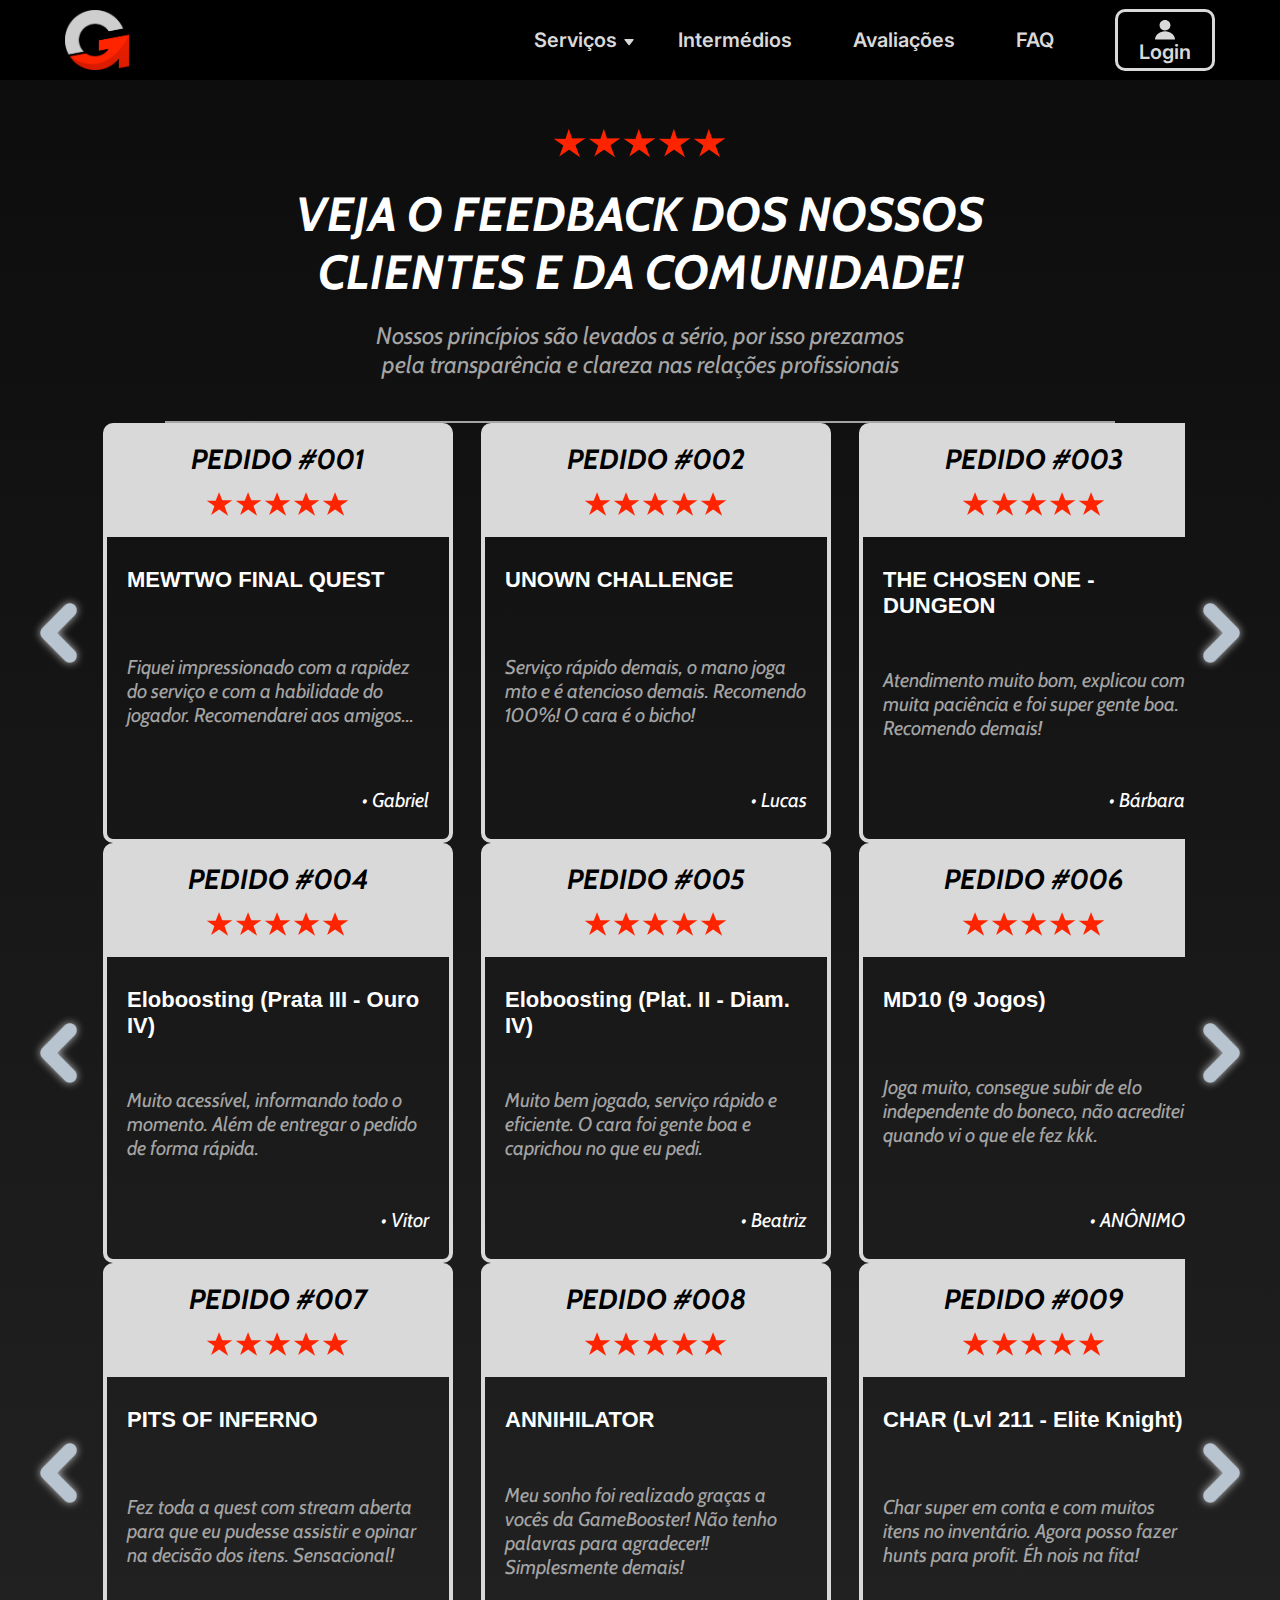
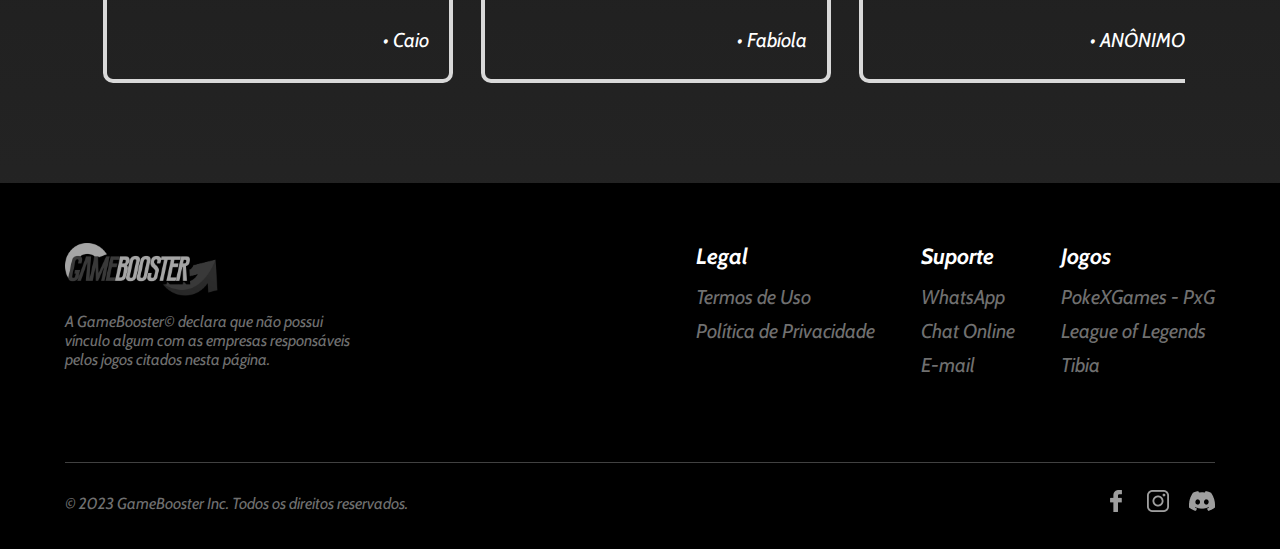
==== avaliacoes.html @ 2193b34f "Parte estática e alguns recursos dinâmicos" ====
<!DOCTYPE html>
<html lang="pt-br">
<head>
    <meta charset="UTF-8">
    <meta name="viewport" content="width=device-width, initial-scale=1, shrink-to-fit=no">
    <link rel="stylesheet" href="css/common.css">
    <link rel="stylesheet" href="css/avaliacoes.css">
    <script src="script/avaliacao.js"></script>
    <script src="script/script.js"></script>
    <title>Avaliações</title>
</head>
<body>
    <div>
        <div class="login-caixa">
            
            <div class="login">
                <div class="div-sair">
                    <div class="sair" onclick="toggleLogin()">X</div>
                </div>

                <div class="login-texto">
                    <h1>Efetuar Login</h1>

                    <p>Acesse sua conta GameBooster</p>
                </div>

                <div class="continuar-ops">
                    <div class="continuar">
                        <img src="imagens/google.png" alt="Logo do Google">
                        <p>Continuar com o Google</p>
                    </div>

                    <div class="continuar">
                        <img src="imagens/facebook.png" alt="Logo do Facebook.">
                        <p>Continuar com o Facebook</p>
                    </div>

                    <div class="continuar">
                        <img src="imagens/discord-icon.png" alt="Logo do Discord.">
                        <p>Continuar com o Discord</p>
                    </div>
                </div>

                <div class="centraliza-log">
                    <div class="div-ou">
                        <div></div>
                        
                        <p>ou</p>
    
                        <div></div>
                    </div>
                </div>
                
                <div class="email-senha">
                    
                    <form action="#" class="form">
                        <input type="email" name="email" id="email" placeholder="Digite seu e-mail ou login">

                        <input type="password" name="senha" id="senha" maxlength="14" placeholder="Digite sua senha">
                    </form>

                    <p class="esq-sen">Esqueceu a senha?</p>

                </div>

                <div class="confirmar">
                    <button>Confirmar</button>
                </div>

                <div class="confirmar">
                    <p class="nao-conta">Não possui uma conta? <a class="cadastre" href="#">Cadastre-se</a></p>
                </div>
                
            </div>
        </div>
    </div>

    <header>
        <div class="container-header">
            <div class="logo-header">
                <a class="logo-cv" href="index.html">
                    <img class="logo-cv" src="imagens/logo-cv.png" alt="Logo da Gamebooster">
                </a>
            </div>

            <nav class="nav-comp">
                <ul class="itens-nav">    
                    <li class="container-servicos">
                        <div class="servicos">Serviços</div>
                        <ul class="caixa-servicos">
                            <li><a class="servico borda-f">PokeXGames</a></li>
                            <li><a class="servico borda-f">League of Legends</a></li>
                            <li><a class="servico borda-f">Tibia</a></li>
                            <li><a class="servico men">Contas</a></li>
                        </ul>
                    </li>
                    <li class="brilinho"><a href="#">Intermédios</a></li>
                    <li class="brilinho"><a href="avaliacoes.html">Avaliações</a></li>
                    <li class="brilinho"><a href="faq.html">FAQ</a></li>
                    <li>
                        <button id="botao-login" onclick="toggleLogin()">
                            <img class="passar-c" src="imagens/avatar-brilho.svg" alt="Icone de login com brilho.">
                            <img class="mostrada" src="imagens/avatar.svg" alt="Icone de login.">
                            <span>Login</span>
                        </button>
                    </li>
                </ul>
            </nav>

            <nav class="nav-cel">
                <div class="menu-ham">
                
                    <input id="caixa-invisivel" type="checkbox">       
    
                    <div class="fatias">
                        <span></span>
                        <span></span>
                        <span></span>
                    </div>
                
                    <ul class="menu">
                        <li class="menu-ham-tipog">
                            <a href="#"><img src="imagens/tipografia.png" alt="GameBooster escrito de forma estilizada."></a>
    
                            <div class="menu-x">
                                <input id="caixa-invisivel-2" type="checkbox" >
    
                                <div class="x-ham">
                                    <span class="x1"></span>
                                    <span class="x2"></span>
                                </div>
                            </div>
                        </li>
                        <input id="invisivel-servicos" type="checkbox">
                        <li class="container-servicos-2">
                            <span>Serviços</span>
                            <ul class="caixa-servicos-2">
                                <li id="servico-a"><a href="lol.html">PokeXGames</a></li>
                                <li id="servico-b"><a href="lol.html">League of Legends</a></li>
                                <li id="servico-c"><a href="lol.html">Tibia</a></li>
                                <li id="servico-d"><a href="lol.html">Contas</a></li>
                            </ul>
                        </li>
                        <li class="margem"></li>
                        <li class="brilinho"><a href="#">Intermédios</a></li>
                        <li><a href="#">Avaliações</a></li>
                        <li><a href="#">FAQ</a></li>
                        <li class="menu-ham-log">
                            <button id="botao-login-ham" onclick="toggleLogin()">LOGIN</button>
                        </li>
                        <li></li>
                    </ul>
                </div>
            </nav>
        </div>
    </header>

    <main>
        <div class="caixa-titulo-av">
            <div class="caixa-estrelas">
                <div class="five-pointed-star"></div>
                <div class="five-pointed-star"></div>
                <div class="five-pointed-star"></div>
                <div class="five-pointed-star"></div>
                <div class="five-pointed-star"></div>
            </div>

            <h1>VEJA O FEEDBACK DOS NOSSOS CLIENTES E DA COMUNIDADE!</h1>

            <p>Nossos princípios são levados a sério, por isso prezamos pela transparência e clareza nas relações profissionais</p>
        </div>

        <!-- <h2 class="titulo-jogos">POKEXGAMES</h2> -->
        
        <div class="container-av">

            <img class="seta-esquerda-av" src="imagens/seta-esquerda.png" alt="Uma seta apontada para a esquerda.">

            <div class="caixa-comentarios">

                <div class="caixa-avaliacao">
                    <div class="caixa-avaliacao-cima">
                        <h3>PEDIDO #001</h3>
                        <div class="caixa-estrelas">
                            <div class="five-pointed-star2"></div>
                            <div class="five-pointed-star2"></div>
                            <div class="five-pointed-star2"></div>
                            <div class="five-pointed-star2"></div>
                            <div class="five-pointed-star2"></div>
                        </div>
                    </div>
                    <div class="caixa-avaliacao-baixo">
                        <h4>MEWTWO FINAL QUEST</h4>

                        <p>Fiquei impressionado com a rapidez do serviço e com a habilidade do jogador. Recomendarei aos amigos...</p>

                        <p class="nome">• Gabriel</p>
                    </div>
                </div>

                <div class="caixa-avaliacao">
                    <div class="caixa-avaliacao-cima">
                        <h3>PEDIDO #002</h3>
                        <div class="caixa-estrelas">
                            <div class="five-pointed-star2"></div>
                            <div class="five-pointed-star2"></div>
                            <div class="five-pointed-star2"></div>
                            <div class="five-pointed-star2"></div>
                            <div class="five-pointed-star2"></div>
                        </div>
                    </div>
                    <div class="caixa-avaliacao-baixo">
                        <h4>UNOWN CHALLENGE</h4>

                        <p>Serviço rápido demais, o mano joga mto e é atencioso demais. Recomendo 100%! O cara é o bicho!</p>

                        <p class="nome">• Lucas</p>
                    </div>
                </div>

                <div class="caixa-avaliacao">
                    <div class="caixa-avaliacao-cima">
                        <h3>PEDIDO #003</h3>
                        <div class="caixa-estrelas">
                            <div class="five-pointed-star2"></div>
                            <div class="five-pointed-star2"></div>
                            <div class="five-pointed-star2"></div>
                            <div class="five-pointed-star2"></div>
                            <div class="five-pointed-star2"></div>
                        </div>
                    </div>
                    <div class="caixa-avaliacao-baixo">
                        <h4>THE CHOSEN ONE - DUNGEON</h4>
    
                        <p>Atendimento muito bom, explicou com muita paciência e foi super gente boa. Recomendo demais!</p>
    
                        <p class="nome">• Bárbara</p>
                    </div>
                </div>

                <div class="caixa-avaliacao">
                    <div class="caixa-avaliacao-cima">
                        <h3>PEDIDO #003</h3>
                        <div class="caixa-estrelas">
                            <div class="five-pointed-star2"></div>
                            <div class="five-pointed-star2"></div>
                            <div class="five-pointed-star2"></div>
                            <div class="five-pointed-star2"></div>
                            <div class="five-pointed-star2"></div>
                        </div>
                    </div>
                    <div class="caixa-avaliacao-baixo">
                        <h4>THE CHOSEN ONE - DUNGEON</h4>
    
                        <p>Atendimento muito bom, explicou com muita paciência e foi super gente boa. Recomendo demais!</p>
    
                        <p class="nome">• Bárbara</p>
                    </div>
                </div>

                <div class="caixa-avaliacao">
                    <div class="caixa-avaliacao-cima">
                        <h3>PEDIDO #003</h3>
                        <div class="caixa-estrelas">
                            <div class="five-pointed-star2"></div>
                            <div class="five-pointed-star2"></div>
                            <div class="five-pointed-star2"></div>
                            <div class="five-pointed-star2"></div>
                            <div class="five-pointed-star2"></div>
                        </div>
                    </div>
                    <div class="caixa-avaliacao-baixo">
                        <h4>THE CHOSEN ONE - DUNGEON</h4>
    
                        <p>Atendimento muito bom, explicou com muita paciência e foi super gente boa. Recomendo demais!</p>
    
                        <p class="nome">• Bárbara</p>
                    </div>
                </div>

                <div class="caixa-avaliacao sem-margem">
                    <div class="caixa-avaliacao-cima">
                        <h3>PEDIDO #003</h3>
                        <div class="caixa-estrelas">
                            <div class="five-pointed-star2"></div>
                            <div class="five-pointed-star2"></div>
                            <div class="five-pointed-star2"></div>
                            <div class="five-pointed-star2"></div>
                            <div class="five-pointed-star2"></div>
                        </div>
                    </div>
                    <div class="caixa-avaliacao-baixo">
                        <h4>THE CHOSEN ONE - DUNGEON</h4>
    
                        <p>Atendimento muito bom, explicou com muita paciência e foi super gente boa. Recomendo demais!</p>
    
                        <p class="nome">• Bárbara</p>
                    </div>
                </div>
            </div>
            <img class="seta-direita-av" src="imagens/seta-direita.png" alt="Uma seta apontada para a direita.">
        </div>

        <!-- <h2 class="titulo-jogos">LEAGUE OF LEGENDS</h2> -->

        <div class="container-av">
            
            <img class="seta-esquerda-av" src="imagens/seta-esquerda.png" alt="Uma seta apontada para a esquerda.">

            <div class="caixa-comentarios">

                <div class="caixa-avaliacao">
                    <div class="caixa-avaliacao-cima">
                        <h3>PEDIDO #004</h3>
                        <div class="caixa-estrelas">
                            <div class="five-pointed-star2"></div>
                            <div class="five-pointed-star2"></div>
                            <div class="five-pointed-star2"></div>
                            <div class="five-pointed-star2"></div>
                            <div class="five-pointed-star2"></div>
                        </div>
                    </div>
                    <div class="caixa-avaliacao-baixo">
                        <h4>Eloboosting (Prata III - Ouro IV)</h4>
                        
                        <p>Muito acessível, informando todo o momento. Além de entregar o pedido de forma rápida.</p>

                        <p class="nome">• Vitor</p>
                    </div>
                </div>

                <div class="caixa-avaliacao">
                    <div class="caixa-avaliacao-cima">
                        <h3>PEDIDO #005</h3>
                        <div class="caixa-estrelas">
                            <div class="five-pointed-star2"></div>
                            <div class="five-pointed-star2"></div>
                            <div class="five-pointed-star2"></div>
                            <div class="five-pointed-star2"></div>
                            <div class="five-pointed-star2"></div>
                        </div>
                    </div>
                    <div class="caixa-avaliacao-baixo">
                        <h4>Eloboosting (Plat. II - Diam. IV)</h4>

                        <p>Muito bem jogado, serviço rápido e eficiente. O cara foi gente boa e caprichou no que eu pedi.</p>

                        <p class="nome">• Beatriz</p>
                    </div>
                </div>

                <div class="caixa-avaliacao">
                    <div class="caixa-avaliacao-cima">
                        <h3>PEDIDO #006</h3>
                        <div class="caixa-estrelas">
                            <div class="five-pointed-star2"></div>
                            <div class="five-pointed-star2"></div>
                            <div class="five-pointed-star2"></div>
                            <div class="five-pointed-star2"></div>
                            <div class="five-pointed-star2"></div>
                        </div>
                    </div>
                    <div class="caixa-avaliacao-baixo">
                        <h4>MD10 (9 Jogos)</h4>
    
                        <p>Joga muito, consegue subir de elo independente do boneco, não acreditei quando vi o que ele fez kkk.</p>
    
                        <p class="nome">• ANÔNIMO</p>
                    </div>
                </div>
            </div>
            <img class="seta-direita-av" src="imagens/seta-direita.png" alt="Uma seta apontada para a direita.">
        </div>

        <!-- <h2 class="titulo-jogos">TIBIA</h2> -->
        
        <div class="container-av tibia">
            
            <img class="seta-esquerda-av" src="imagens/seta-esquerda.png" alt="Uma seta apontada para a esquerda.">

            <div class="caixa-comentarios">

                <div class="caixa-avaliacao">
                    <div class="caixa-avaliacao-cima">
                        <h3>PEDIDO #007</h3>
                        <div class="caixa-estrelas">
                            <div class="five-pointed-star2"></div>
                            <div class="five-pointed-star2"></div>
                            <div class="five-pointed-star2"></div>
                            <div class="five-pointed-star2"></div>
                            <div class="five-pointed-star2"></div>
                        </div>
                    </div>
                    <div class="caixa-avaliacao-baixo">
                        <h4>PITS OF INFERNO</h4>

                        <p>Fez toda a quest com stream aberta para que eu pudesse assistir e opinar na decisão dos itens. Sensacional!</p>

                        <p class="nome">• Caio</p>
                    </div>
                </div>

                <div class="caixa-avaliacao">
                    <div class="caixa-avaliacao-cima">
                        <h3>PEDIDO #008</h3>
                        <div class="caixa-estrelas">
                            <div class="five-pointed-star2"></div>
                            <div class="five-pointed-star2"></div>
                            <div class="five-pointed-star2"></div>
                            <div class="five-pointed-star2"></div>
                            <div class="five-pointed-star2"></div>
                        </div>
                    </div>
                    <div class="caixa-avaliacao-baixo">
                        <h4>ANNIHILATOR</h4>

                        <p>Meu sonho foi realizado graças a vocês da GameBooster! Não tenho palavras para agradecer!! Simplesmente demais!</p>

                        <p class="nome">• Fabíola</p>
                    </div>
                </div>

                <div class="caixa-avaliacao">
                    <div class="caixa-avaliacao-cima">
                        <h3>PEDIDO #009</h3>
                        <div class="caixa-estrelas">
                            <div class="five-pointed-star2"></div>
                            <div class="five-pointed-star2"></div>
                            <div class="five-pointed-star2"></div>
                            <div class="five-pointed-star2"></div>
                            <div class="five-pointed-star2"></div>
                        </div>
                    </div>
                    <div class="caixa-avaliacao-baixo">
                        <h4>CHAR (Lvl 211 - Elite Knight)</h4>
    
                        <p>Char super em conta e com muitos itens no inventário. Agora posso fazer hunts para profit. Éh nois na fita!</p>
    
                        <p class="nome">• ANÔNIMO</p>
                    </div>
                </div>
            </div>
            <img class="seta-direita-av" src="imagens/seta-direita.png" alt="Uma seta apontada para a direita.">
        </div>
    </main>

    <footer>

        <div class="footer-area">
            <div class="caixa-footer">
                <div class="declaracao">
                    <img class="tipografia-pb" src="imagens/tipografia-PeB.png" alt="GameBooster escrito de forma estilizada.">
                    <p>A GameBooster© declara que não possui vínculo algum com as empresas responsáveis pelos jogos citados nesta página.</p>
                </div>

                <nav class="opcoes-footer">

                    <ul class="coluna-footer">
                        <li>Legal</li>
                        <li><a class="brilinho" href="#">Termos de Uso</a></li>
                        <li><a class="brilinho" href="#">Política de Privacidade</a></li>
                    </ul>

                    <ul class="coluna-footer">
                        <li>Suporte</li>
                        <li><a class="brilinho" href="#">WhatsApp</a></li>
                        <li><a class="brilinho" href="#">Chat Online</a></li>
                        <li><a class="brilinho" href="#">E-mail</a></li>
                    </ul>
                    
                    <ul class="coluna-footer">
                        <li>Jogos</li>
                        <li><a class="brilinho" href="#">PokeXGames - PxG</a></li>
                        <li><a class="brilinho" href="lol.html">League of Legends</a></li>
                        <li><a class="brilinho" href="#">Tibia</a></li>
                    </ul>

                </nav>
            </div>

            <div class="footer-final">
                <p>© 2023 GameBooster Inc. Todos os direitos reservados.</p>
                <div class="flex-logos-footer">
                    <a href="#"><img class="logos-footer" src="imagens/facebook-logo-b.png" alt="Logo do Facebook."></a>
                    <a href="#"><img class="logos-footer" src="imagens/instagram-logo-b.png" alt="Logo do Instagram."></a>
                    <a href="#"><img class="logos-footer" src="imagens/discord-logo-b.png" alt="Logo do Discord."></a>
                </div>
            </div>
        </div>
    </footer>
</body>
</html>
---- css/common.css ----
@import url('https://fonts.googleapis.com/css2?family=Inter:wght@700&display=swap');
@import url('https://fonts.googleapis.com/css2?family=Inter:wght@500;600&display=swap');   
@import url('https://fonts.googleapis.com/css2?family=Cabin:ital,wght@0,400;0,700;1,400;1,700&family=Inter&display=swap'); 

body {
    background: linear-gradient(180deg, #0c0c0c 1.56%, #2b2b2b 110.39%, rgba(0, 0, 0, 0) 110.4%);
    font-family: 'Segoe UI', Tahoma, Geneva, Verdana, sans-serif;
    height: max-content;
    margin: 0;
}

ul {
    list-style-type: none;
}

a {
    text-decoration: none;
    color: #D9D9D9;
}

p, ul, h3, h2, h1, input {
    margin: 0;
    padding: 0;
}

p, h1, h2, h3, footer ul { /* ---------- ALTERADO EM 08/09/2023 (Gabriel) ---------- */
    font-family: Cabin; /* ---------- ALTERADO EM 08/09/2023 (Gabriel) ---------- */
    font-style: italic; /* ---------- ALTERADO EM 08/09/2023 (Gabriel) ---------- */
}

h1 {
    font-size: 3rem;
    color: #FFF;
    margin: 0;
}

#botao-login, .servicos, .brilinho, .servico, .menu-ham a, #invisivel-servicos ~ li.container-servicos-2 span {
    transition: text-shadow 0.2s ease;
}

#botao-login:hover, .servicos:hover, .brilinho:hover, .servico:hover, .menu-ham a:hover, #invisivel-servicos:hover ~ li.container-servicos-2 span {
    text-shadow: #CECECE 1px 0 7px;
}

.seta, .seta-direita-av-demo, .seta-esquerda-av-demo {         
    transition: 0.2s;
}

.seta:hover, .seta-direita-av-demo:hover, .seta-esquerda-av-demo:hover, .seta-esquerda-av, .seta-direita-av {
    -webkit-filter: drop-shadow(0px 0px 4px #bbb);
    filter: drop-shadow(0px 0px 4px #bbb);
    cursor: pointer;
}

/* Header */

header {
    background-color: #000;
    width: 100%;
    position: sticky;
    top: 0;
    z-index: 10;
    color: #D9D9D9;
    text-align: center;
    font-family: Inter, sans-serif;
}

.container-header {
    max-width: 1260px;
    margin: 0 auto;
    height: 80px;
    display: flex;
    align-items: center;
    justify-content: space-between;
}

.logo-header {
    flex-grow: 5;
    flex-shrink: 0;
    display: flex;
    justify-content: start;
    align-items: center;
}

.logo-cv {
    max-width: 100%;
    height: 60px;
}

header nav {
    flex-grow: 3;
    flex-shrink: 0;
}

.itens-nav {
    font-size: 1.25rem;
    font-weight: 600; /* ---------- ALTERADO EM 12/09/2023 (Gabriel) ---------- */
    display: flex;
    align-items: center;
    justify-content: space-between;
    flex-grow: 2;
    flex-shrink: 0;
}

.container-servicos {
    position: relative;
    padding: 10px 0;
}

.servicos {
    cursor: pointer;
}

.servicos::after {
    content: url(../imagens/seta.svg);
    padding-left: 7px;
    position: absolute;
    top: 8px;
    transform: scale(1.1);
}

.caixa-servicos {
    background-color:#2F2F2F;
    border-radius: 10px;
    padding-top: 10px;
    visibility: hidden;
    position: absolute;
    justify-content: space-around;
    top: 40px;
    left: -10px;
    height: 240px;
    width: 220px;
    z-index: 11;
}

li:hover .caixa-servicos {
    display: flex;
    align-items: center;
    flex-direction: column;
    visibility: visible;
}

.servico {
    width: 200px;
    display: block;
    cursor: pointer;
    padding-bottom: 18px;
}

.borda-f {
    border-bottom: 1px solid #D9D9D9;
}

.container-contas {
    position: relative;
    padding: 0 10px 10px 10px;
    width: 200px;
    display: block;
    cursor: pointer;
}

.container-contas span::after {
    content: url(../imagens/seta.svg);
    padding-left: 10px;
    position: absolute;
    top: 7.6px;
    transform: rotate(-90deg) scale(1.2);
}

.caixa-contas {
    background-color:#2F2F2F;
    border-radius: 10px;
    padding-top: 10px;
    visibility: hidden;
    position: absolute;
    justify-content: space-around;
    top: -20px;
    left: 220px;
    height: 120px;
    width: 220px;
    z-index: 12;
}

li.container-contas:hover .caixa-contas {
    display: flex;
    align-items: center;
    flex-direction: column;
    visibility: visible;
}

.borda-c {
    border-bottom: 1px solid #D9D9D9;
}

.men {
    padding-bottom: 10px;
}

#botao-login {
    width: 100px;
    height: 62px;
    font-size: 1.25rem;
    font-weight: 600; /* ---------- ALTERADO EM 12/09/2023 (Gabriel) ---------- */
    color: #D9D9D9;
    border: 3px solid #D9D9D9;
    background-color: #000;
    border-radius: 10px;
    cursor: pointer;
    display: flex;
    flex-direction: column;
    align-items: center;
    font-family: Inter, sans-serif;
    transition: box-shadow 0.3s ease;
}

#botao-login:hover {
    box-shadow: 0.005px 0.005px 5px #CECECE, 0.005px 0.005px 5px #CECECE, 0.005px 0.005px 5px #CECECE, 0.005px -0.005px 5px #CECECE;
}

.passar-c {
    display: none;
    position: absolute;
    max-width: 100%;
    height: 30px;
    opacity: 0.7;
    padding-top: 1.48px;
}

#botao-login:hover .passar-c {
    display: inline;
}

.mostrada {
    z-index: 11;
    max-width: 100%;
    height: 20px;
    padding-top: 7px;
}


/* Menu Celular */

.nav-cel {
    display: none;
    max-width: max-content;
}

.menu-ham {
    z-index: 1;
    height: 95px;
}

.menu-ham input#caixa-invisivel {
    width: 40px;
    height: 32px;
    position: relative;
    top: 33px;
    left: -6px;
    cursor: pointer;
    opacity: 0;
    z-index: 2;
}

.menu-ham > div > span {
    display: block;
    width: 30px;
    height: 3px;
    margin-bottom: 8.5px;
    position: relative;
    background-color: #D9D9D9;
    border-radius: 3px;
    z-index: 1;
    transform-origin: 4px 0px;
    transition: transform 0.5s cubic-bezier(0.77,0.2,0.05,1.0),
                background 0.5s cubic-bezier(0.77,0.2,0.05,1.0),
                opacity 0.55s ease;
}

.menu-ham div.fatias span:first-child {
    transform-origin: 0% 0%;
}

.menu-ham div.fatias span:nth-last-child(2) {
    transform-origin: 0% 100%;
}

.menu-ham input:checked ~ div.fatias span:nth-child(1) {
    transform: rotate(45deg) translateY(-1px) scaleX(1.3);
}
  
.menu-ham input:checked ~ div.fatias span:nth-child(2) {
    transform: rotate(0deg) scale(0);
}

.menu-ham input:checked ~ div.fatias span:nth-child(3) {
    transform: rotate(-45deg) translate(-2px, -2px) scaleX(1.3);
}

.menu {
    position: absolute;
    top: 0px;
    left: 0px;
    width: 300px;
    height: 100vh;
    overflow: auto;
    z-index: 3;
    padding: 20px 20px 20px 30px;
    background-color: #353535;
    -webkit-font-smoothing: antialiased;
    transform-origin: 0% 0%;
    transform: translate(-100%, 0);
    transition: transform 0.5s cubic-bezier(0.77,0.2,0.05,1.0);
}

.menu > li {
    font-size: 1.5rem;
    text-align: start;
    color: #D9D9D9;
    padding-bottom: 30px;
}

.menu-ham-tipog {
    padding-bottom: 50px;
}

.menu li:last-child {
    padding-bottom: 0px;
}

.menu-ham input:checked ~ ul {
    transform: none;
}

.menu-ham-tipog {
    display: flex;
    align-items: center;
    justify-content: space-between;
}

.menu-ham .menu-ham-tipog .x-ham {
    rotate: 45deg;
    width: max-content;
}

.menu-ham-tipog a img {
    max-width: 100%;
    height: 70px;
    padding-top: 20px;
}

.menu-x {
    position: relative
}

#caixa-invisivel-2 {
    width: 27px;
    height: 30px;
    position: absolute;
    top: -4px;
    left: -6px;
    cursor: pointer;
    opacity: 0;
    z-index: 2;
}

.menu-ham .menu-ham-tipog .x-ham span {
    height: 2px;
    width: 32.35px;
    margin: 0;
    border-radius: 10px;
}

.menu-ham-tipog .x-ham span:first-child {
    position: relative;
    top: 13px;
}

.menu-ham-tipog .x-ham span:last-child {
    rotate: 90deg;
    position: relative;
    left: 13px;
}

#invisivel-servicos {
    position: absolute;
    cursor: pointer;
    opacity: 0;
    top: 148px;
    left: 30px;
    width: 98px;
    height: 29px;
}

.menu .caixa-servicos-2 {
    z-index: 3;
}

.menu .caixa-servicos-2 > li.servicosabcd {
    font-size: 1.375rem;
    position: absolute;
    left: 60px;
    transform-origin: 0% 0%;
}

#servico-a {
    top: 195px;
    transform: translate(-170%, 0);
    transition: transform cubic-bezier(0, 0.09, 1, -0.8) 0.6s;
}

#servico-b {
    top: 235px;
    transform: translate(-220%, 0);
    transition: transform cubic-bezier(0, 0.09, 1, -0.6) 0.5s;
}

#servico-c {
    top: 275px;
    transform: translate(-500%, 0);
    transition: transform cubic-bezier(0, 0.09, 1, -0.6) 0.3s;
}

#servico-d {
    top: 285px;
    transform: translate(-600%, 0);
    transition: transform cubic-bezier(0, 0.09, 1, -0.6) 0.2s;
}

#invisivel-servicos:checked ~ .container-servicos-2 > ul > li {
    transform: translate(0%, 0);
}

#invisivel-servicos:checked ~ .container-servicos-2 > .caixa-servicos-2 > #servico-a {
    transition: transform 0.2s;
}

#invisivel-servicos:checked ~ .container-servicos-2 > .caixa-servicos-2 > #servico-b {
    transition: transform 0.4s;
}

#invisivel-servicos:checked ~ .container-servicos-2 > .caixa-servicos-2 > #servico-c {
    transition: transform 0.5s;
}

#invisivel-servicos:checked ~ .container-servicos-2 > .caixa-servicos-2 > #servico-d {
    transition: transform 0.7s;
}

#invisivel-servicos:checked ~ .margem {
    animation-duration: 0.6s;
    animation-name: margem-maior;
    animation-fill-mode: forwards;
}

.menu li.margem {
    padding-bottom: 0px;
    height: 0px;
}

@keyframes margem-maior {
    from {
        margin-top: 0;
    }

    to {
        margin-top: 155px;
        animation-play-state: paused;
    }
}

#invisivel-servicos ~ .margem {
    animation-duration: 1.8s;
    animation-name: margem-menor;
    animation-fill-mode: forwards;
}

@keyframes margem-menor {
    from {
        margin: 155px;
    }
    to {
        margin: 0;
    }
}

/* fhkjdlorimasvfhkjdlorimasvfhkjdlorimasvfhkjdlorimasvfhkjdlorimasvfhkjdlorimasvfhkjdlorimasvfhkjdlorimasvfhkjdlorimasvfhkjdlorimasvfhkjdlorimasv
    fhkjdlorimasvfhkjdlorimasvfhkjdlorimasvfhkjdlorimasvfhkjdlorimasvfhkjdlorimasvfhkjdlorimasvfhkjdlorimasvfhkjdlorimasvfhkjdlorimasvfhkjdlorimasv
    fhkjdlorimasvfhkjdlorimasvfhkjdlorimasvfhkjdlorimasvfhkjdlorimasvfhkjdlorimasvfhkjdlorimasvfhkjdlorimasvfhkjdlorimasvfhkjdlorimasvfhkjdlorimasv
    fhkjdlorimasvfhkjdlorimasvfhkjdlorimasvfhkjdlorimasvfhkjdlorimasvfhkjdlorimasvfhkjdlorimasvfhkjdlorimasvfhkjdlorimasvfhkjdlorimasvfhkjdlorimasv
    fhkjdlorimasvfhkjdlorimasvfhkjdlorimasvfhkjdlorimasvfhkjdlorimasvfhkjdlorimasvfhkjdlorimasvfhkjdlorimasvfhkjdlorimasvfhkjdlorimasvfhkjdlorimasv
*/

#servico-d {
    z-index: 3;
    left: -40px;
}

#invisivel-contas {
    width: 78px;
    height: 26px;
    position: relative;
    top: 30px;
    left: 100px;
    cursor: pointer;
    opacity: 0;
    z-index: 2;
}

.livra-caixa {
    position: absolute;
    left: 100px;
}

#servico-d .caixa-contas-ham {
    position: absolute;
}

#servico-d .container-contas-2 li {
    font-size: 1.25rem;
    position: absolute;
    width: max-content;
    left: 130px;
    transform-origin: 0% 0%;
}

#servico-d #conta-a {
    top: 40px;
    transform: translate(-250%, 0);
    transition: transform cubic-bezier(0, 0.09, 1, -0.7) 0.7s;
}

#servico-d #conta-b {
    top: 75px;
    transform: translate(-250%, 0);
    transition: transform cubic-bezier(0, 0.09, 1, -0.7) 0.5s;
}


#servico-d #invisivel-contas:checked ~ .container-contas-2 ul li {
    transform: translate(0%, 0);
    transition: cubic-bezier(0.46, 0, 0.83, 0);
}

#servico-d #invisivel-contas:checked ~ .container-contas-2 #conta-a {
    transition: transform 0.3s;
}

#servico-d #invisivel-contas:checked ~ .container-contas-2 #conta-b {
    transition: transform 0.6s;
}



.menu .margem2 {
    padding-bottom: 0px;
    height: 0.01px;
}


.margem2-1 {
    animation-duration: 0.6s;
    animation-name: margem-maior2;
    animation-fill-mode: forwards;
}



@keyframes margem-maior2 {
    from {
        margin-top: 0;
    }

    to {
        margin-top: 100px;
        animation-play-state: paused;
    }
}

.margem2-2 {
    animation-duration: 0.6s;
    animation-name: margem-menor2;
    animation-fill-mode: forwards;
}

@keyframes margem-menor2 {
    from {
        margin: 50px;
    }
    to {
        margin: 0;
    }
}

/* fhkjdlorimasvfhkjdlorimasvfhkjdlorimasvfhkjdlorimasvfhkjdlorimasvfhkjdlorimasvfhkjdlorimasvfhkjdlorimasvfhkjdlorimasvfhkjdlorimasvfhkjdlorimasv
    fhkjdlorimasvfhkjdlorimasvfhkjdlorimasvfhkjdlorimasvfhkjdlorimasvfhkjdlorimasvfhkjdlorimasvfhkjdlorimasvfhkjdlorimasvfhkjdlorimasvfhkjdlorimasv
    fhkjdlorimasvfhkjdlorimasvfhkjdlorimasvfhkjdlorimasvfhkjdlorimasvfhkjdlorimasvfhkjdlorimasvfhkjdlorimasvfhkjdlorimasvfhkjdlorimasvfhkjdlorimasv
    fhkjdlorimasvfhkjdlorimasvfhkjdlorimasvfhkjdlorimasvfhkjdlorimasvfhkjdlorimasvfhkjdlorimasvfhkjdlorimasvfhkjdlorimasvfhkjdlorimasvfhkjdlorimasv
    fhkjdlorimasvfhkjdlorimasvfhkjdlorimasvfhkjdlorimasvfhkjdlorimasvfhkjdlorimasvfhkjdlorimasvfhkjdlorimasvfhkjdlorimasvfhkjdlorimasvfhkjdlorimasv
*/

.menu .menu-ham-log {
    padding: 100px 0 50px 0;
}

#botao-login-ham {
    margin: 50px 0 0 10px;
    border: none;
    width: 270px;
    height: 50px;
    color: #D9D9D9;
    background: #FF2400;
    font-family: Inter; /* ---------- ALTERADO EM 08/09/2023 (Gabriel) ---------- */
    font-size: 1.15rem; /* ---------- ALTERADO EM 08/09/2023 (Gabriel) ---------- */
    font-weight: bold;
    border-radius: 10px;
    transition: 150ms; /* ---------- ALTERADO EM 08/09/2023 (Gabriel) ---------- */
}

#botao-login-ham:hover { /* ---------- ALTERADO EM 08/09/2023 (Gabriel) ---------- */
    background-color: #B81A00;
    cursor: pointer;
}

/* Ínicio login */


.login-caixa {
    position: fixed;
    display: none;
    align-items: center;
    justify-content: center;
    height: 100vh;
    width: 100%;
    background: rgba(0, 0, 0, 0.2);
    z-index: 100;
}
  
.login-caixa.open {
    display: flex;
    animation: mostrar-login-caixa 1s;
}
  
@keyframes mostrar-login-caixa {
    0% {
      opacity: 0;
    }
    100% {
      opacity: 1;
    }
}
  
.login {
    height: 600px;
    width: 390px;
    margin: 0 auto;
    background: #D7C8C8F2;
    border-radius: 10px;
}
  
.div-sair {
    display: flex;
    justify-content: flex-end
}
  
.sair {
    font-family: sans-serif;
    color: #9B9B9B;
    font-size: 1.75rem;
    font-weight: bold;
    padding: 5px 5px 0px 0px;
    cursor: pointer;
}
  
.login-texto {
    margin-bottom: 25px;
}
  
.login-texto h1 {
    color: #222222;
    font-size: 2rem;
    text-align: center;
    margin: 0px 0px 7px 0px;
}
  
.login-texto p {
    color: #606060;
    font-size: 1.125rem;
    text-align: center;
    margin: 0px;
}
  
.continuar-ops {
    display: flex;
    row-gap: 15px;
    align-items: center;
    flex-direction: column;
}
  
.continuar {
    height: 40px;
    width: 324px;
    background-color: #B1B1B1;
    display: flex;
    align-items: center;
    justify-content: flex-start;
    column-gap: 40px;
    border-radius: 5px;
    cursor: pointer;
}
  
.continuar img {
    max-width: 100%;
    height: 22px;
    padding-left: 10px;
}
  
.continuar p, .div-ou p {
    margin: 0px;
}
  
.centraliza-log {
    max-width: 324px;
    margin: 30px auto;
}
  
.email-senha, .confirmar {
    max-width: 324px;
    margin: 0 auto;
}
  
.div-ou {
    display: flex;
    align-items: center;
    justify-content: space-between;
}
  
.div-ou div {
    width: 140px;
    border: 1px solid #A5A5A5;
}
  
.div-ou p {
    font-size: 0.875rem;
}
  
.email-senha form {
    display: flex;
    flex-direction: column;
    justify-content: center;
    row-gap: 15px;
}
  
.email-senha form input {
    padding: 0 10px;
    margin: 0;
    height: 40px;
    width: 300px;
    font-size: 0.875rem;
    outline: none;
    border: 1px solid #999999;
    border-radius: 5px;
}
  
.esq-sen {
    color: #4F4F4F;
    margin: 7px 0;
    padding-right: 4px;
    font-size: 0.875rem;
    text-align: right;
    cursor: pointer;
}
  
.confirmar button {
    margin: 14px 0px 10px 0px;
    background-color: #FF2400;
    color: #FFFFFF;
    outline: none;
    border: none;
    border-radius: 8px;
    font-size: 1rem;
    padding: 0px;
    height: 40px;
    width: 324px;
    cursor: pointer;
}
  
.nao-conta {
    margin: 0;
    font-size: 1.125rem;
    color: #545454;
    font-weight: 500;
}
  
.nao-conta a {
    color: #FF2400;
}

/* Seção Avaliação */

.caixa-avaliacao-m {
    max-width: 1000px;
    margin: 0 auto;
    display: flex;
    flex-wrap: wrap;
    column-gap: 20px;
    padding: 100px 0;
}

.container-bolinhas {
    flex: 1;
}

.mini-avaliacao {
    display: flex;
    align-items: center;
    justify-content: space-evenly;
}

.seta-esquerda-av-demo, .seta-direita-av-demo {
    max-width: 100%;
    height: 60px;
    cursor: pointer;
}

.rolagem-av {
    height: 440px;
    width: 365px;
    overflow-x: scroll;
    display: flex;
    /* justify-content: center; */
    align-items: center;
    /* column-gap: 20px; */
}

.rolagem-av::-webkit-scrollbar {
    display: none;
}

.caixa-estrelas {
    display: flex;
    justify-content: center;
    column-gap: 3px;
}

.caixa-comentarios {
    display: flex;
    justify-content: space-between;
    align-items: center;
}

.caixa-avaliacao {
    background: none;
    height: 412px;
    width: 342px;
    border: 4px solid #D9D9D9;
    border-radius: 10px;
    flex-shrink: 0;
    margin: 0 20px 0 8px;
}

.caixa-avaliacao:hover { /* ---------- ALTERADO EM 08/09/2023 (Gabriel) ---------- */
    box-shadow: 0px 0px 9px 0px #bbbbbb;
}

.tira-margem {
    margin-right: 8px;
}

.caixa-avaliacao-cima {
    display: flex;
    flex-direction: column;
    align-items: center;
    background-color: #D9D9D9;
}

.caixa-avaliacao-cima h3 {
    font-size: 1.75rem;
    margin: 15px 0 10px 0;
}

.caixa-avaliacao-cima .caixa-estrelas {
    margin-bottom: 15px;
}

.caixa-avaliacao-baixo {
    height: 295px;
    background: none;
    border-radius: 0px 0px 25px 25px;
    display: flex;
    flex-direction: column;
    justify-content: space-between;
}

.caixa-avaliacao-baixo h4 {
    font-size: 1.375rem;
    color: #ffffff;
    margin: 30px 20px 0 20px;
}

.caixa-avaliacao-baixo p {
    font-size: 1.25rem;
    color: #A5A5A5;
    margin: 0 20px;
}

.aparece {
    display: none;
}

.caixa-avaliacao-baixo .nome {
    color: #ffffff;
    text-align: right;
    padding-bottom: 20px;
}

.caixa-opiniao {
    flex: 1;
}

.caixa-opiniao h2 {
    font-size: 3rem;
    color: #ffffff;
    margin-bottom: 20px;
}

.caixa-opiniao p {
    font-size: 1.5rem;
    color: #A5A5A5;
    margin-bottom: 40px;
}

.caixa-bolinhas {
    width: 60px;
    height: 40px;
    margin: 0 auto;
    display: flex;
    align-items: center;
    flex-direction: row;
    justify-content: space-between;
}

.caixa-bolinhas div {
    background-color: #A5A5A5;
    width: 10px;
    height: 10px;
    border-radius: 50px;
}

.five-pointed-star2 {
    --star-color: #FF2400;
    margin: 1em auto;
    font-size: 0.85em;
    position: relative;
    display: block;
    width: 0px;
    height: 0px;
    border-right: 1em solid transparent;
    border-bottom: 0.7em solid var(--star-color);
    border-left: 1em solid transparent;
    transform: rotate(35deg);
}

.five-pointed-star2:before {
    border-bottom: 0.8em solid var(--star-color);
    border-left: 0.3em solid transparent;
    border-right: 0.3em solid transparent;
    position: absolute;
    height: 0;
    width: 0;
    top: -0.45em;
    left: -0.65em;
    display: block;
    content:"";
    transform: rotate(-35deg);
}

.five-pointed-star2:after {
    position: absolute;
    display: block;
    top: 0.03em;
    left: -1.05em;
    width: 0;
    height: 0;
    border-right: 1em solid transparent;
    border-bottom: 0.7em solid var(--star-color);
    border-left: 1em solid transparent;
    transform: rotate(-70deg);
    content:"";
}

/* Footer */

footer {
    background-color: #000;
    width: 100%;
}

.footer-area {
    height: auto;
    max-width: 1260px; /* ---------- ALTERADO EM 12/09/2023 (Gabriel) ---------- */
    margin: 0 auto;
    padding-top: 60px;
}

.caixa-footer {
    border-bottom: 1.5px solid #414141;
    padding-bottom: 75px;
    display: flex;
    flex-wrap: wrap;
    column-gap: 30%;
}

.declaracao {
    flex: 1.65;
}

.opcoes-footer {
    display: flex;
    flex-wrap: wrap;
    align-items: baseline;
    justify-content: space-between;
    flex: 3;
}

.tipografia-pb {
    max-width: 100%;
    height: 55px;
}

.caixa-footer p {
    font-size: 1rem;
    margin: 10px 0 0 0;
    color: #707070;
}

p {
    color: #A5A5A5;
}

.coluna-footer li:first-child {
    color: #FFF;
    font-size: 1.375rem;
    padding-bottom: 15px;
    font-weight: bold; /* ---------- ALTERADO EM 08/09/2023 (Gabriel) ---------- */
}

.coluna-footer li {
    padding-bottom: 10px;
} 

.coluna-footer li .brilinho:hover {  /* ---------- ALTERADO EM 08/09/2023 (Gabriel) ---------- */
    text-shadow: #7c7c7c 0 0 7px; 
}

footer a{
    color: #707070; /* ---------- ALTERADO EM 08/09/2023 (Gabriel) ---------- */
    font-size: 1.25rem;
}

.footer-final {
    display: flex;
    flex-wrap: wrap;
    align-items: center;
    justify-content: space-between; /* ---------- ALTERADO EM 08/09/2023 (Gabriel) ---------- */
    padding: 25px 0 30px 0;
}

.footer-final p {
    margin: 0;
    color: #707070; /* ---------- ALTERADO EM 08/09/2023 (Gabriel) ---------- */
}

.flex-logos-footer {
    display: flex;
    column-gap: 20px;
    align-items: center;
    justify-content: space-between;
}

.logos-footer {
    flex-shrink: 0;
    transition: 150ms; /* ---------- ALTERADO EM 08/09/2023 (Gabriel) ---------- */
}

.logos-footer:hover {
    filter: opacity(0.4) drop-shadow(0 0 #FF2400);     
}

/* Responsivo */

@media screen and (max-width: 1300px) {

    .container-header {
        max-width: 1150px;
    }

    .footer-area {
        max-width: 1150px;
    }

}

@media screen and (max-width: 1200px) {

    /* Header */

    .container-header {
        max-width: 900px;
    }

    /* Footer */

    .caixa-footer{
        /* flex-direction: column; */
        padding-bottom: 30px;
        max-width: 900px;
        margin: 0 auto;
        column-gap: 5%;
    }

    /* .declaracao {
        padding-bottom: 40px;
    }

    .declaracao p {
        width: 350px;
    } */

    /* .opcoes-footer {
        column-gap: 10px;
    } */

    .coluna-footer {
        padding-bottom: 20px;
    }

    .footer-final {
        max-width: 900px;
        margin: 0 auto;
    }

    .opcoes-footer, .declaracao {
        margin: 0 15px;
    }

}

@media screen and (max-width: 1050px) {

    .caixa-avaliacao-m {
        max-width: 600px;
        padding: 60px 0;
        flex-direction: column-reverse;
    }

    .caixa-avaliacao-m .estica {
        display: block;
        text-align: center;
        width: 145px;
        margin: 0 auto;
        margin-top: 40px;
    }

}

@media screen and (max-width: 1000px) {

    header {
        height: 60px;
    }

    .container-header {
        height: 60px;
    }

    .logo-cv {
        height: 40px;
    }

    .nav-comp {
        display: none;
    }

    .nav-cel {
        display: inline;
    }

}

@media screen and (max-width: 950px) {

    .container-header {
        max-width: 650px;
    }

    /* Footer */

    .caixa-footer {
        max-width: 650px;
        flex-wrap: wrap;
        column-gap: 8%;
    }

    .declaracao {
        display: flex;
        align-items: center;
        flex-direction: column;
        /* text-align: center; */
        font-size: 1.25rem;
    }

    .declaracao p {
        width: auto;
    }

    .footer-final {
        max-width: 650px;
        text-align: center;
    }

    .flex-logos-footer {
        padding: 30px 0 20px 0;
        padding-top: 25px;
        margin: 0 auto;
        column-gap: 20px;
    }
}

@media screen and (max-width: 700px) {

    /* Avaliação */

    .caixa-avaliacao-m {
        width: 450px;
    }

    .rolagem-av {
        height: 470px;
        width: 350px;
    }

    .caixa-avaliacao-m h2 {
        font-size: 2rem;
    }

    .caixa-avaliacao {
        width: 272px;
        height: 450px;
    }

    .seta-esquerda-av-demo, .seta-direita-av-demo {
        display: none;
    }

    .caixa-avaliacao-baixo {
        height: 340px;
    }

}

@media screen and (max-width: 650px) {

    .container-header {
        max-width: 450px;
    }

}

@media screen and (max-width: 500px) {

    .container-header {
        max-width: 300px;
    }
    .logo-header {
        margin-left: 9px;
    }

    .menu {
        width: 250px;
        padding: 5px 5px 5px 20px;
    }

    .menu li.menu-ham-tipog:first-child {
        padding-bottom: 40px;
    }

    .menu-ham-tipog a img {
        height: 55px;
        padding-top: 25px;
    }

    #invisivel-servicos {
        width: 80px;
        height: 20px;
        top: 130px;
        left: 19px;
    }

    .menu li {
        font-size: 1.125rem;
        padding-bottom: 20px;
    }

    #servico-a {
        top: 165px;
    }
    
    #servico-b {
        top: 205px;
    }
    
    #servico-c {
        top: 245px;
    }
    
    #servico-d {
        top: 285px;
    }

    #botao-login-ham {
        margin: 0 0 0 28px;
        width: 180px;
        font-size: 1.125rem;
    }

    /* Seção Avaliação */

    .caixa-avaliacao-m {
        width: 300px;
    }

    .rolagem-av {
        width: 300px;
    }

    .rolagem-av .caixa-avaliacao {
        width: 240px;
    }

    /* Footer */

    .caixa-footer {
        max-width: 350px;
    }

    .footer-final {
        max-width: 330px;
    }
}

@media screen and (max-width: 400px) {
    .caixa-footer {
        max-width: 280px;
    }

    .footer-final {
        max-width: 260px;
    }
}
---- css/avaliacoes.css ----
.caixa-titulo-av {
    display: flex;
    flex-direction: column;
    align-items: center;
    row-gap: 20px;
    max-width: 950px;
    margin: 0 auto;
    margin-top: 42px;
    border-bottom: 2px solid #A5A5A5;
    text-align: center;
}

.caixa-estrelas {
    display: flex;
    justify-content: center;
    column-gap: 3px;
}

.caixa-titulo-av h1 {
    font-size: 3rem;
    color: #ffffff;
    margin: 0 100px;
}

.caixa-titulo-av p {
    font-size: 1.5rem;
    color: #A5A5A5;
    margin: 0 200px;
    margin-bottom: 42px;
}

.container-av {
    max-width: 1200px;
    margin: 0 auto;
    display: flex;
    align-items: center;
}

h2.titulo-jogos {
    color: #ffffff;
    margin: 50px 390px 30px 390px;
}

.caixa-comentarios {
    width: 1090px;
    margin: 0 auto;
    height: 420px;
    display: flex;
    overflow-x: scroll;
}

.caixa-comentarios::-webkit-scrollbar {
    display: none;
}

.seta-direita-av, .seta-esquerda-av {
    max-width: 100%;
    height: 60px;
    cursor: pointer;
}

.caixa-avaliacao {
    background: none;
    height: 412px;
    width: 342px;
    border: 4px solid #D9D9D9;
    border-radius: 10px;
    flex-shrink: 0;
    margin-right: 20px;
}

.caixa-comentarios .sem-margem {
    margin: 0;
}

.caixa-avaliacao-cima {
    display: flex;
    flex-direction: column;
    align-items: center;
    background-color: #D9D9D9;
}

.caixa-avaliacao-cima .caixa-estrelas {
    margin-bottom: 15px;
}

.caixa-avaliacao-cima h3 {
    font-size: 1.75rem;
    margin: 15px 0 10px 0;
}

.caixa-avaliacao-baixo {
    height: 295px;
    background: none;
    border-radius: 0px 0px 25px 25px;
    display: flex;
    flex-direction: column;
    justify-content: space-between;
}

.espacamento {
    height: 170px;
    display: flex;
    flex-direction: column;
    justify-content: space-between;
}

.caixa-avaliacao-baixo h4 {
    font-size: 1.375rem;
    color: #ffffff;
    margin: 30px 20px 0 20px;
}

.caixa-avaliacao-baixo p {
    font-size: 1.25rem;
    color: #A5A5A5;
    margin: 0 20px;
}

.caixa-avaliacao-baixo .nome {
    color: #ffffff;
    text-align: right;
    padding-bottom: 20px;
}

.tibia {
    margin-bottom: 100px;
}

footer {
    margin-top: 100px;
}

/* Estrelas */

.five-pointed-star {
    --star-color: #FF2400;
    margin: 1em auto;
    font-size: 1em;
    position: relative;
    display: block;
    width: 0px;
    height: 0px;
    border-right: 1em solid transparent;
    border-bottom: 0.7em solid var(--star-color);
    border-left: 1em solid transparent;
    transform: rotate(35deg);
}

.five-pointed-star:before {
    border-bottom: 0.8em solid var(--star-color);
    border-left: 0.3em solid transparent;
    border-right: 0.3em solid transparent;
    position: absolute;
    height: 0;
    width: 0;
    top: -0.45em;
    left: -0.65em;
    display: block;
    content:"";
    transform: rotate(-35deg);
}

.five-pointed-star:after {
    position: absolute;
    display: block;
    top: 0.03em;
    left: -1.05em;
    width: 0;
    height: 0;
    border-right: 1em solid transparent;
    border-bottom: 0.7em solid var(--star-color);
    border-left: 1em solid transparent;
    transform: rotate(-70deg);
    content:"";
}


.five-pointed-star2 {
    --star-color: #FF2400;
    margin:1em auto;
    font-size:0.85em;
    position: relative;
    display: block;
    width: 0px;
    height: 0px;
    border-right: 1em solid transparent;
    border-bottom: 0.7em solid var(--star-color);
    border-left: 1em solid transparent;
    transform: rotate(35deg);
}

.five-pointed-star2:before {
    border-bottom: 0.8em solid var(--star-color);
    border-left: 0.3em solid transparent;
    border-right: 0.3em solid transparent;
    position: absolute;
    height: 0;
    width: 0;
    top: -0.45em;
    left: -0.65em;
    display: block;
    content:"";
    transform: rotate(-35deg);
}

.five-pointed-star2:after {
    position: absolute;
    display: block;
    top: 0.03em;
    left: -1.05em;
    width: 0;
    height: 0;
    border-right: 1em solid transparent;
    border-bottom: 0.7em solid var(--star-color);
    border-left: 1em solid transparent;
    transform: rotate(-70deg);
    content:"";
}

/* RESPONSIVO */

@media screen and (max-width: 1250px) {

    .caixa-titulo-av {
        max-width: 900px;
    }

    .caixa-titulo-av h1 {
        font-size: 2.75rem;
        margin: 0 80px;
    }

    .container-av {
        max-width: 950px;
        margin: 0 auto;
    }

    .caixa-comentarios {
        width: 850px;
    }


}
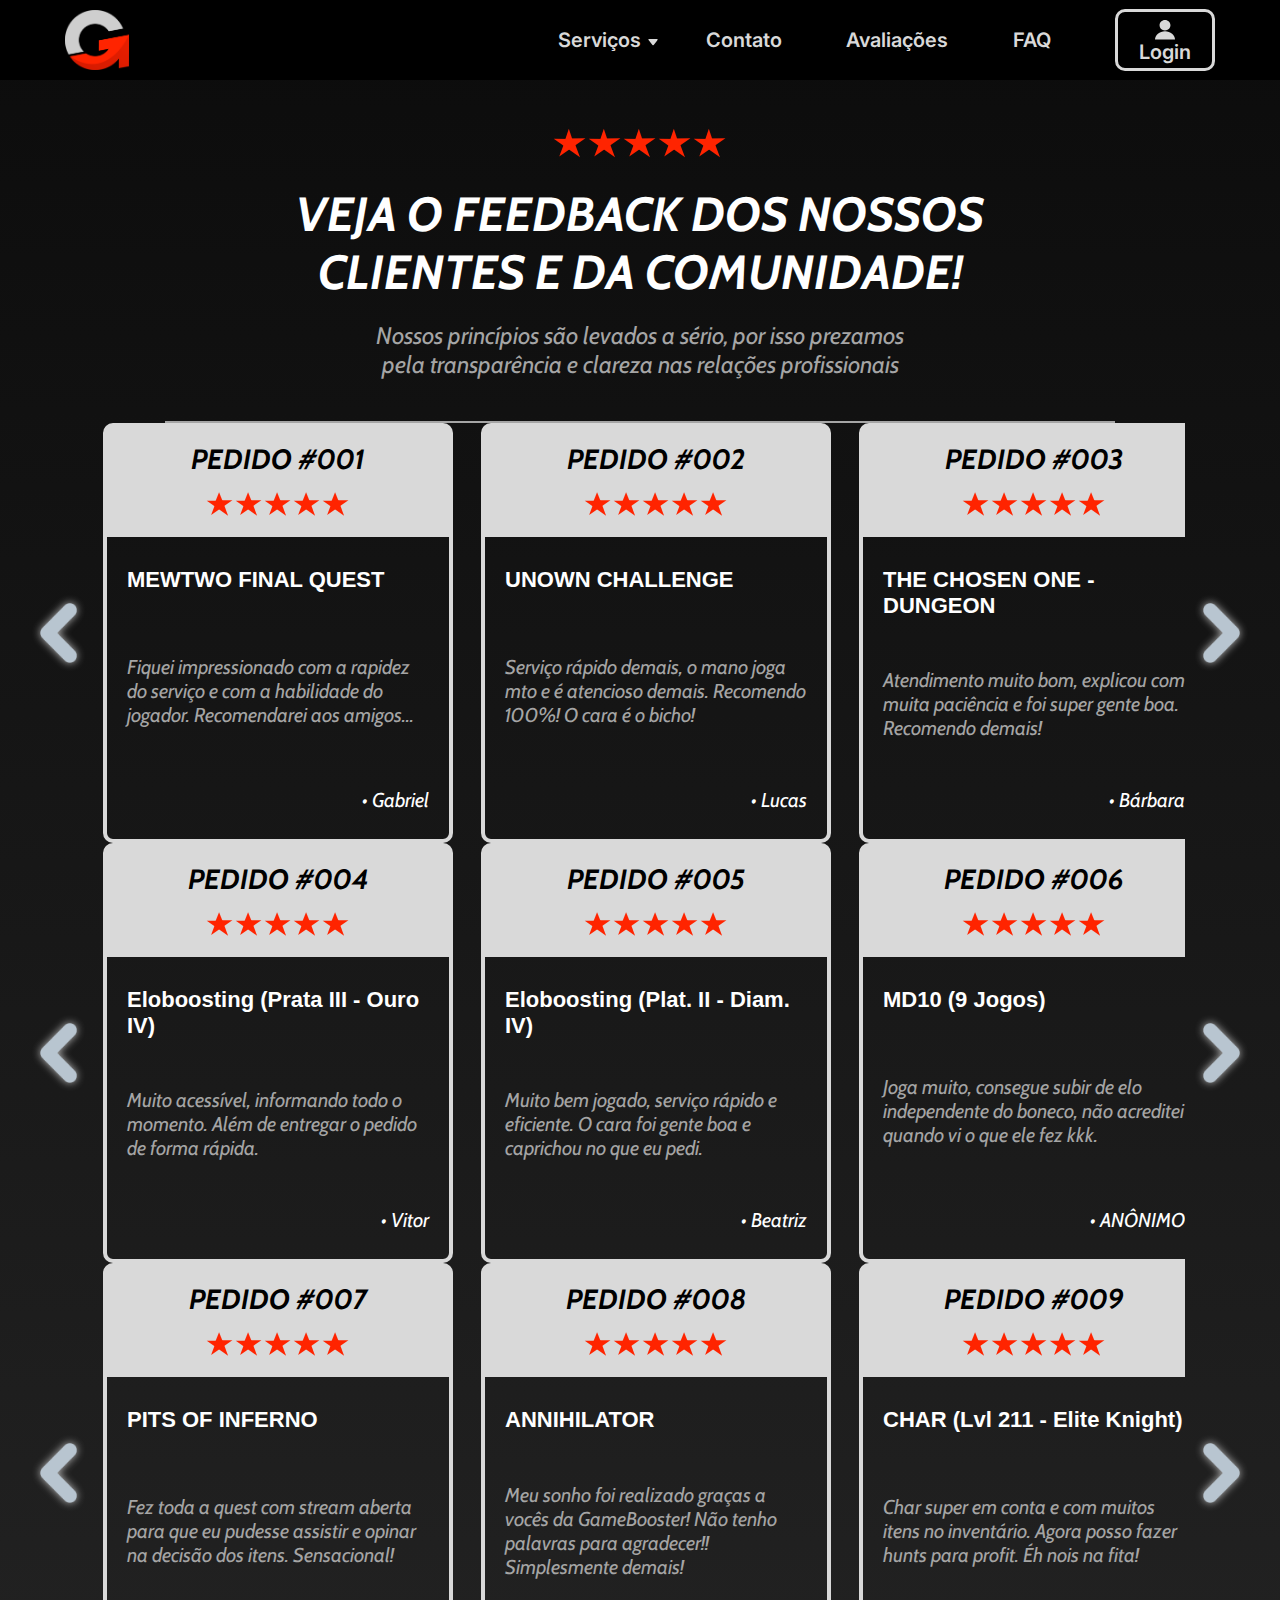
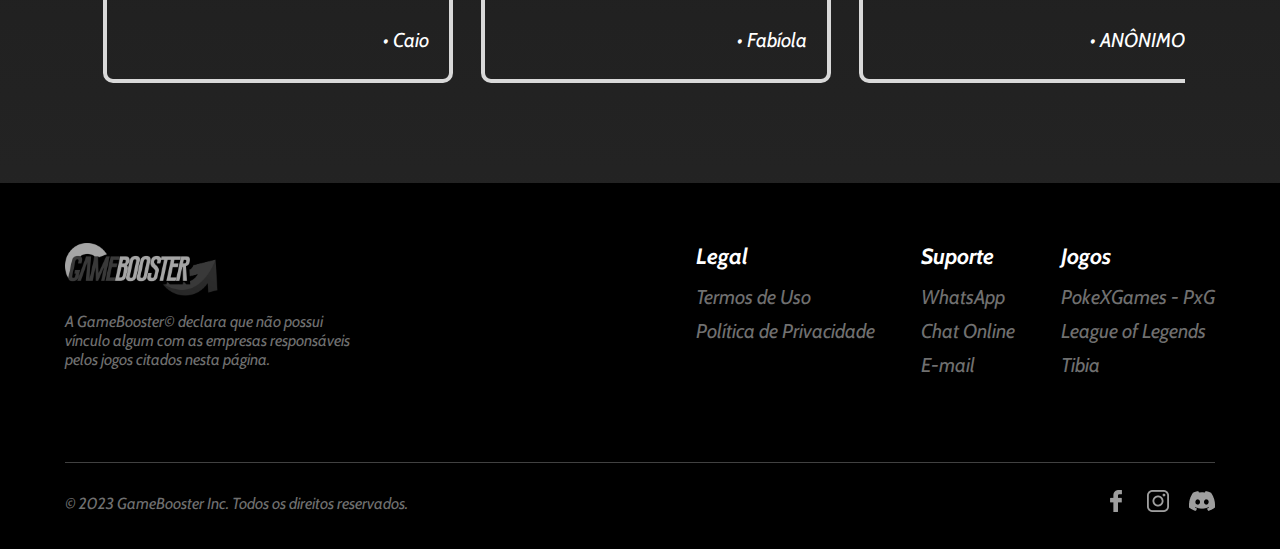
==== commit 7f556cfa: "Link para Contato no Header" ====
--- a/avaliacoes.html
+++ b/avaliacoes.html
@@ -94,7 +94,7 @@
                             <li><a class="servico men">Contas</a></li>
                         </ul>
                     </li>
-                    <li class="brilinho"><a href="#">Intermédios</a></li>
+                    <li class="brilinho"><a href="contato.html">Contato</a></li>
                     <li class="brilinho"><a href="avaliacoes.html">Avaliações</a></li>
                     <li class="brilinho"><a href="faq.html">FAQ</a></li>
                     <li>
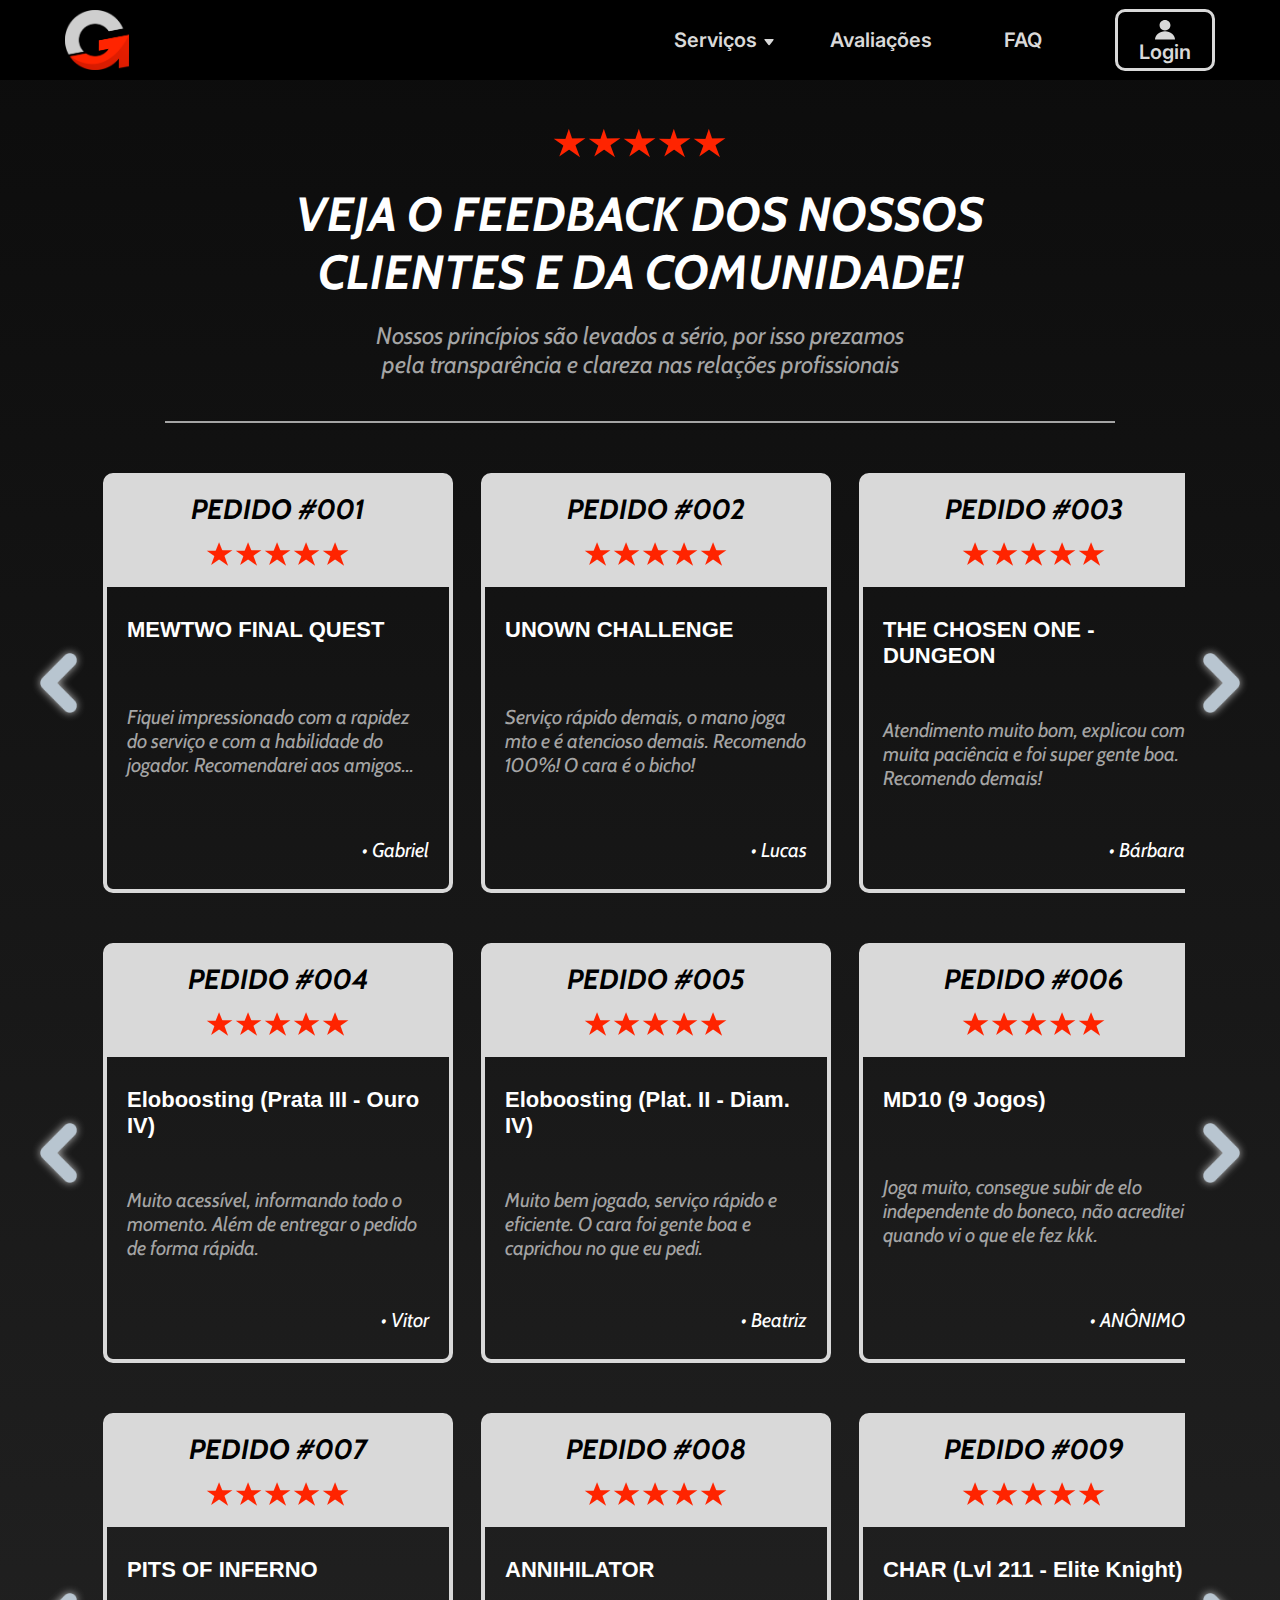
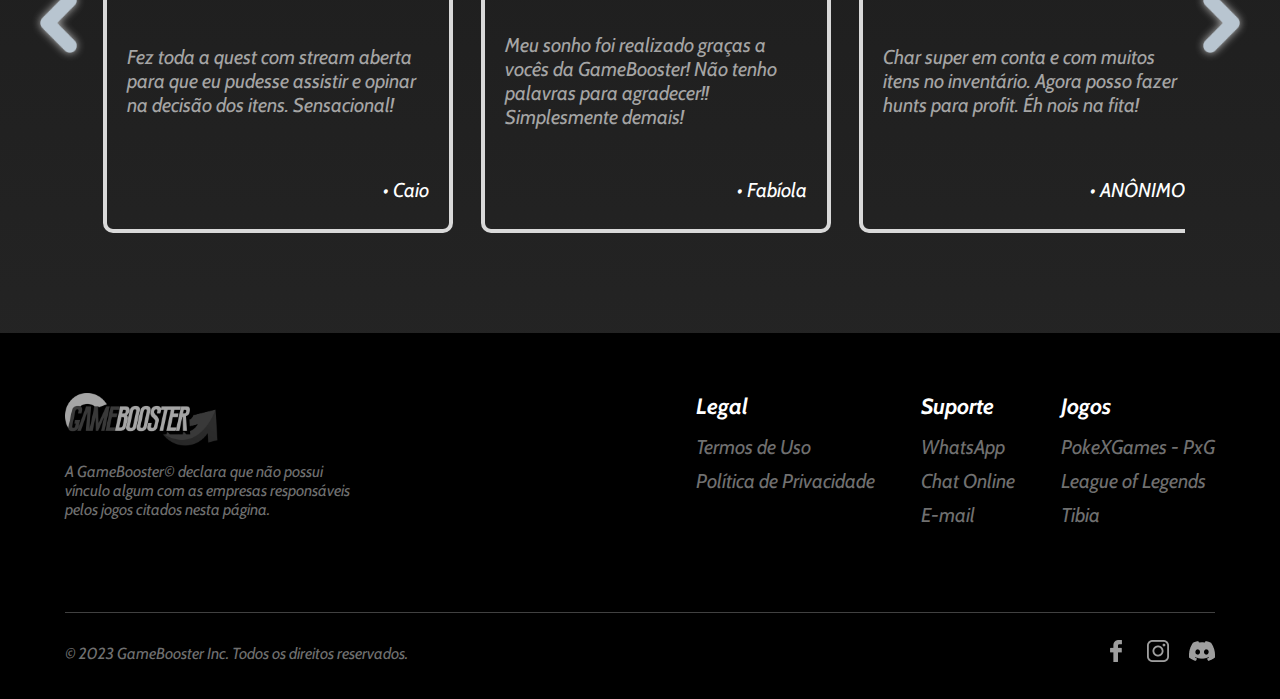
==== commit 4dbb0ae6: "Função de manipulação da DOM na página de contas" ====
--- a/avaliacoes.html
+++ b/avaliacoes.html
@@ -86,15 +86,21 @@
             <nav class="nav-comp">
                 <ul class="itens-nav">    
                     <li class="container-servicos">
-                        <div class="servicos">Serviços</div>
+                        <span class="servicos">Serviços</span>
                         <ul class="caixa-servicos">
-                            <li><a class="servico borda-f">PokeXGames</a></li>
-                            <li><a class="servico borda-f">League of Legends</a></li>
-                            <li><a class="servico borda-f">Tibia</a></li>
-                            <li><a class="servico men">Contas</a></li>
+                            <li><a href="contas.html" class="servico borda-f">PokeXGames</a></li>
+                            <li><a href="lol.html" class="servico borda-f">League of Legends</a></li>
+                            <li><a href="contas.html" class="servico borda-f">Tibia</a></li>
+                            <li class="container-contas">
+                                <span class="brilinho">Contas</span>
+                                <ul class="caixa-contas">
+                                    <li class="servico borda-f brilinho"><a href="anunciar.html">Anunciar (PxG)</a></li>
+                                    <li class="men brilinho"><a href="contas.html">Comprar (PxG)</a></li>
+                                </ul>
+                            </li>
                         </ul>
                     </li>
-                    <li class="brilinho"><a href="contato.html">Contato</a></li>
+                    <!-- <li class="brilinho"><a href="#">Intermédios</a></li> -->
                     <li class="brilinho"><a href="avaliacoes.html">Avaliações</a></li>
                     <li class="brilinho"><a href="faq.html">FAQ</a></li>
                     <li>
@@ -120,7 +126,7 @@
                 
                     <ul class="menu">
                         <li class="menu-ham-tipog">
-                            <a href="#"><img src="imagens/tipografia.png" alt="GameBooster escrito de forma estilizada."></a>
+                            <a href="index.html"><img src="imagens/tipografia.png" alt="GameBooster escrito de forma estilizada."></a>
     
                             <div class="menu-x">
                                 <input id="caixa-invisivel-2" type="checkbox" >
@@ -133,22 +139,35 @@
                         </li>
                         <input id="invisivel-servicos" type="checkbox">
                         <li class="container-servicos-2">
-                            <span>Serviços</span>
+                            <span class="servicos-ham">Serviços</span>
                             <ul class="caixa-servicos-2">
-                                <li id="servico-a"><a href="lol.html">PokeXGames</a></li>
-                                <li id="servico-b"><a href="lol.html">League of Legends</a></li>
-                                <li id="servico-c"><a href="lol.html">Tibia</a></li>
-                                <li id="servico-d"><a href="lol.html">Contas</a></li>
+                                <li class="servicosabcd" id="servico-a"><a href="contas.html">PokeXGames</a></li>
+                                <li class="servicosabcd" id="servico-b"><a href="lol.html">League of Legends</a></li>
+                                <li class="servicosabcd" id="servico-c"><a href="contas.html">Tibia</a></li>
+                                <li class="servicosabcd" id="servico-d">
+
+                                    <input id="invisivel-contas" type="checkbox">
+
+                                    <div class="container-contas-2">
+                                        <span class="livra-caixa">Contas</span>
+                                        <ul class="caixa-contas-ham">
+                                            <li class="brilinho" id="conta-a">Anunciar (PxG)</li>
+                                            <li class="brilinho" id="conta-b">Comprar (PxG)</li>
+                                        </ul>
+                                    </div>
+
+                                </li>
                             </ul>
                         </li>
                         <li class="margem"></li>
-                        <li class="brilinho"><a href="#">Intermédios</a></li>
-                        <li><a href="#">Avaliações</a></li>
-                        <li><a href="#">FAQ</a></li>
+                        <li class="margem2"></li>
+                        <!-- <li class="brilinho"><a href="#">Intermédios</a></li> -->
+                        <li><a href="avaliacoes.html">Avaliações</a></li>
+                        <li><a href="faq.html">FAQ</a></li>
                         <li class="menu-ham-log">
                             <button id="botao-login-ham" onclick="toggleLogin()">LOGIN</button>
                         </li>
-                        <li></li>
+                        <li></li> <!-- Não apague isso -->
                     </ul>
                 </div>
             </nav>
--- a/css/common.css
+++ b/css/common.css
@@ -88,7 +88,7 @@
 }
 
 header nav {
-    flex-grow: 3;
+    flex-grow: 2;
     flex-shrink: 0;
 }
 
--- a/css/avaliacoes.css
+++ b/css/avaliacoes.css
@@ -31,7 +31,7 @@
 
 .container-av {
     max-width: 1200px;
-    margin: 0 auto;
+    margin: 50px auto;
     display: flex;
     align-items: center;
 }
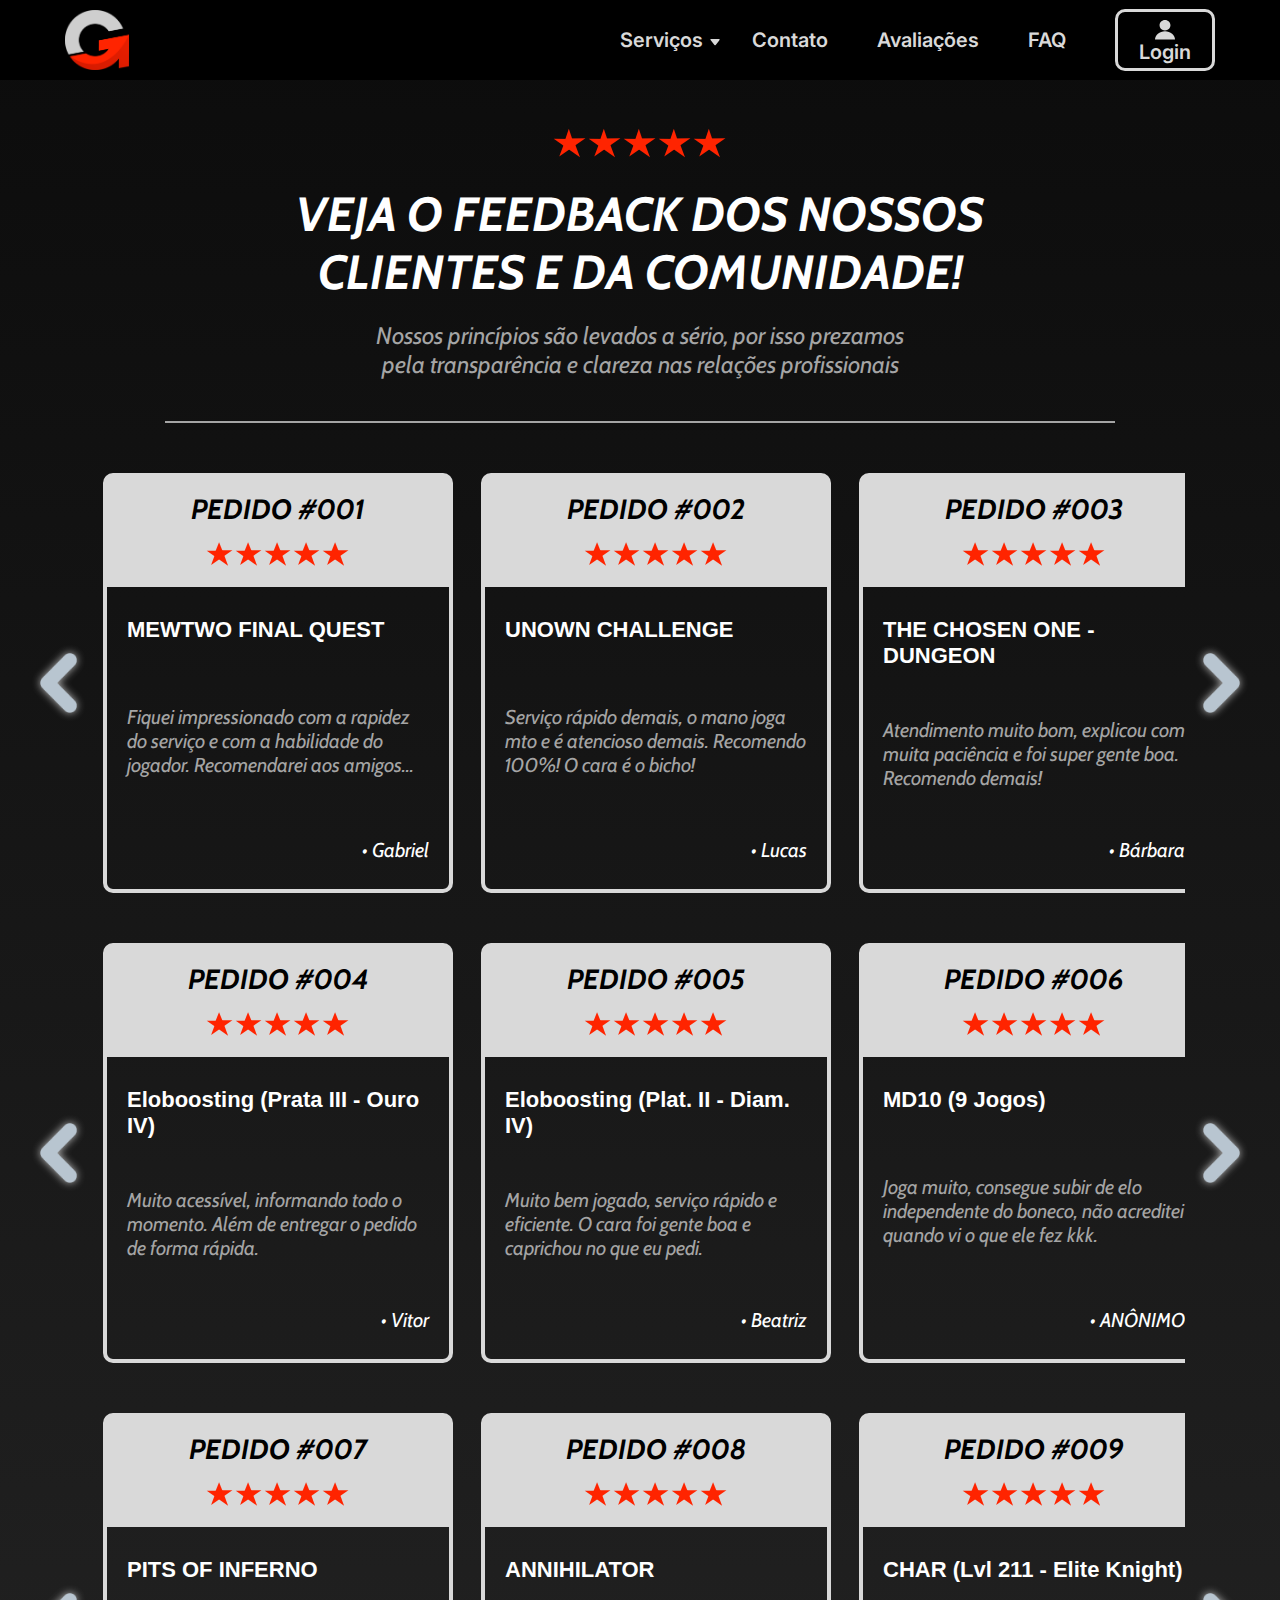
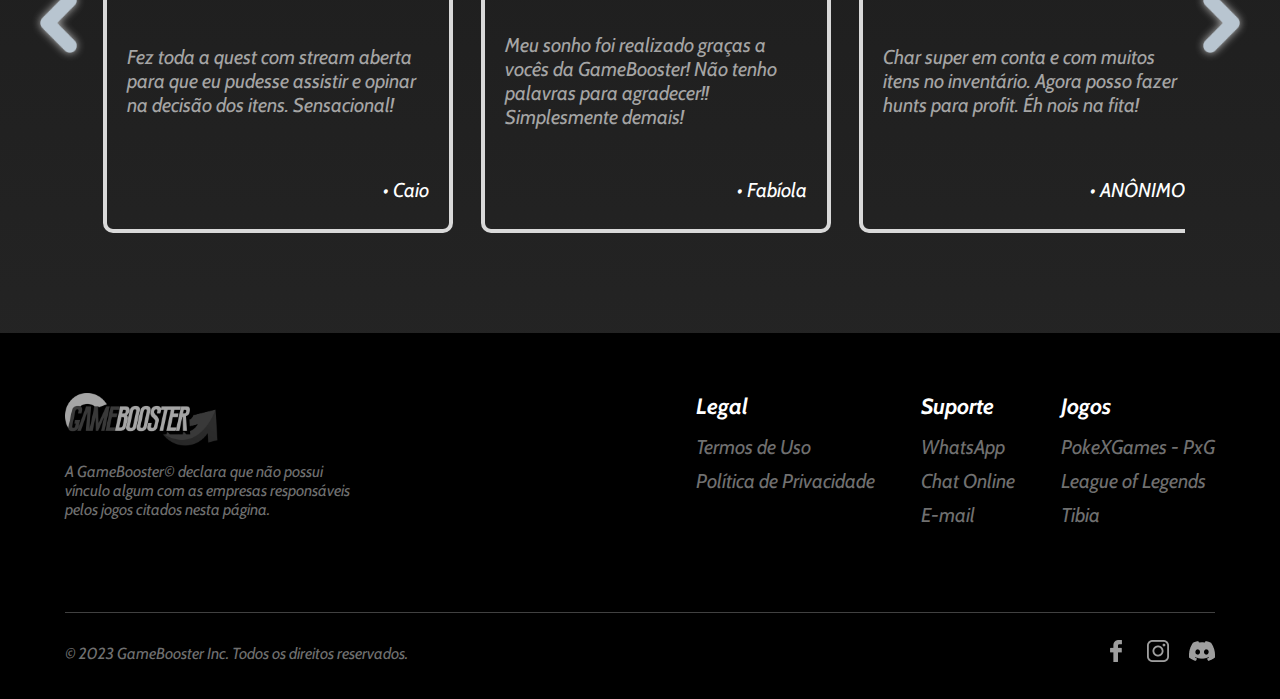
==== commit 7713a9a2: "correção de bugs" ====
--- a/avaliacoes.html
+++ b/avaliacoes.html
@@ -75,14 +75,15 @@
         </div>
     </div>
 
-    <header>
+    <header>  
         <div class="container-header">
             <div class="logo-header">
                 <a class="logo-cv" href="index.html">
                     <img class="logo-cv" src="imagens/logo-cv.png" alt="Logo da Gamebooster">
                 </a>
             </div>
-
+    
+            <!-- ========== MENU DESKTOP (VERSÃO DO PROJETO FINAL) ========== -->
             <nav class="nav-comp">
                 <ul class="itens-nav">    
                     <li class="container-servicos">
@@ -90,17 +91,11 @@
                         <ul class="caixa-servicos">
                             <li><a href="contas.html" class="servico borda-f">PokeXGames</a></li>
                             <li><a href="lol.html" class="servico borda-f">League of Legends</a></li>
-                            <li><a href="contas.html" class="servico borda-f">Tibia</a></li>
-                            <li class="container-contas">
-                                <span class="brilinho">Contas</span>
-                                <ul class="caixa-contas">
-                                    <li class="servico borda-f brilinho"><a href="anunciar.html">Anunciar (PxG)</a></li>
-                                    <li class="men brilinho"><a href="contas.html">Comprar (PxG)</a></li>
-                                </ul>
-                            </li>
+                            <li><a href="contas.html" class="servico borda-f">Contas</a></li>
+                            <li><a href="precos.html" class="servico men">Preços</a></li>
                         </ul>
                     </li>
-                    <!-- <li class="brilinho"><a href="#">Intermédios</a></li> -->
+                    <li class="brilinho"><a href="contato.html">Contato</a></li>
                     <li class="brilinho"><a href="avaliacoes.html">Avaliações</a></li>
                     <li class="brilinho"><a href="faq.html">FAQ</a></li>
                     <li>
@@ -112,7 +107,10 @@
                     </li>
                 </ul>
             </nav>
-
+            <!-- ============================================================= -->
+    
+            <!-- ========== MENU RESPONSIVO (VERSÃO DO PROJETO FINAL) ========== -->
+    
             <nav class="nav-cel">
                 <div class="menu-ham">
                 
@@ -139,29 +137,19 @@
                         </li>
                         <input id="invisivel-servicos" type="checkbox">
                         <li class="container-servicos-2">
-                            <span class="servicos-ham">Serviços</span>
+                            <span class="servicos-ham">Serviços -></span>
                             <ul class="caixa-servicos-2">
                                 <li class="servicosabcd" id="servico-a"><a href="contas.html">PokeXGames</a></li>
                                 <li class="servicosabcd" id="servico-b"><a href="lol.html">League of Legends</a></li>
-                                <li class="servicosabcd" id="servico-c"><a href="contas.html">Tibia</a></li>
-                                <li class="servicosabcd" id="servico-d">
-
-                                    <input id="invisivel-contas" type="checkbox">
-
-                                    <div class="container-contas-2">
-                                        <span class="livra-caixa">Contas</span>
-                                        <ul class="caixa-contas-ham">
-                                            <li class="brilinho" id="conta-a">Anunciar (PxG)</li>
-                                            <li class="brilinho" id="conta-b">Comprar (PxG)</li>
-                                        </ul>
-                                    </div>
-
-                                </li>
+                                <li class="servicosabcd" id="servico-c"><a href="contas.html">Contas</a></li>
+                                <!-- <li class="servicosabcd" id="servico-d"><a href="contas.html">Contas</a></li> -->
                             </ul>
                         </li>
                         <li class="margem"></li>
                         <li class="margem2"></li>
                         <!-- <li class="brilinho"><a href="#">Intermédios</a></li> -->
+                        <li><a href="precos.html">Preços</a></li>
+                        <li><a href="contato.html">Contato</a></li>
                         <li><a href="avaliacoes.html">Avaliações</a></li>
                         <li><a href="faq.html">FAQ</a></li>
                         <li class="menu-ham-log">
@@ -171,6 +159,9 @@
                     </ul>
                 </div>
             </nav>
+            
+            <!-- ============================================================= -->
+            
         </div>
     </header>
 
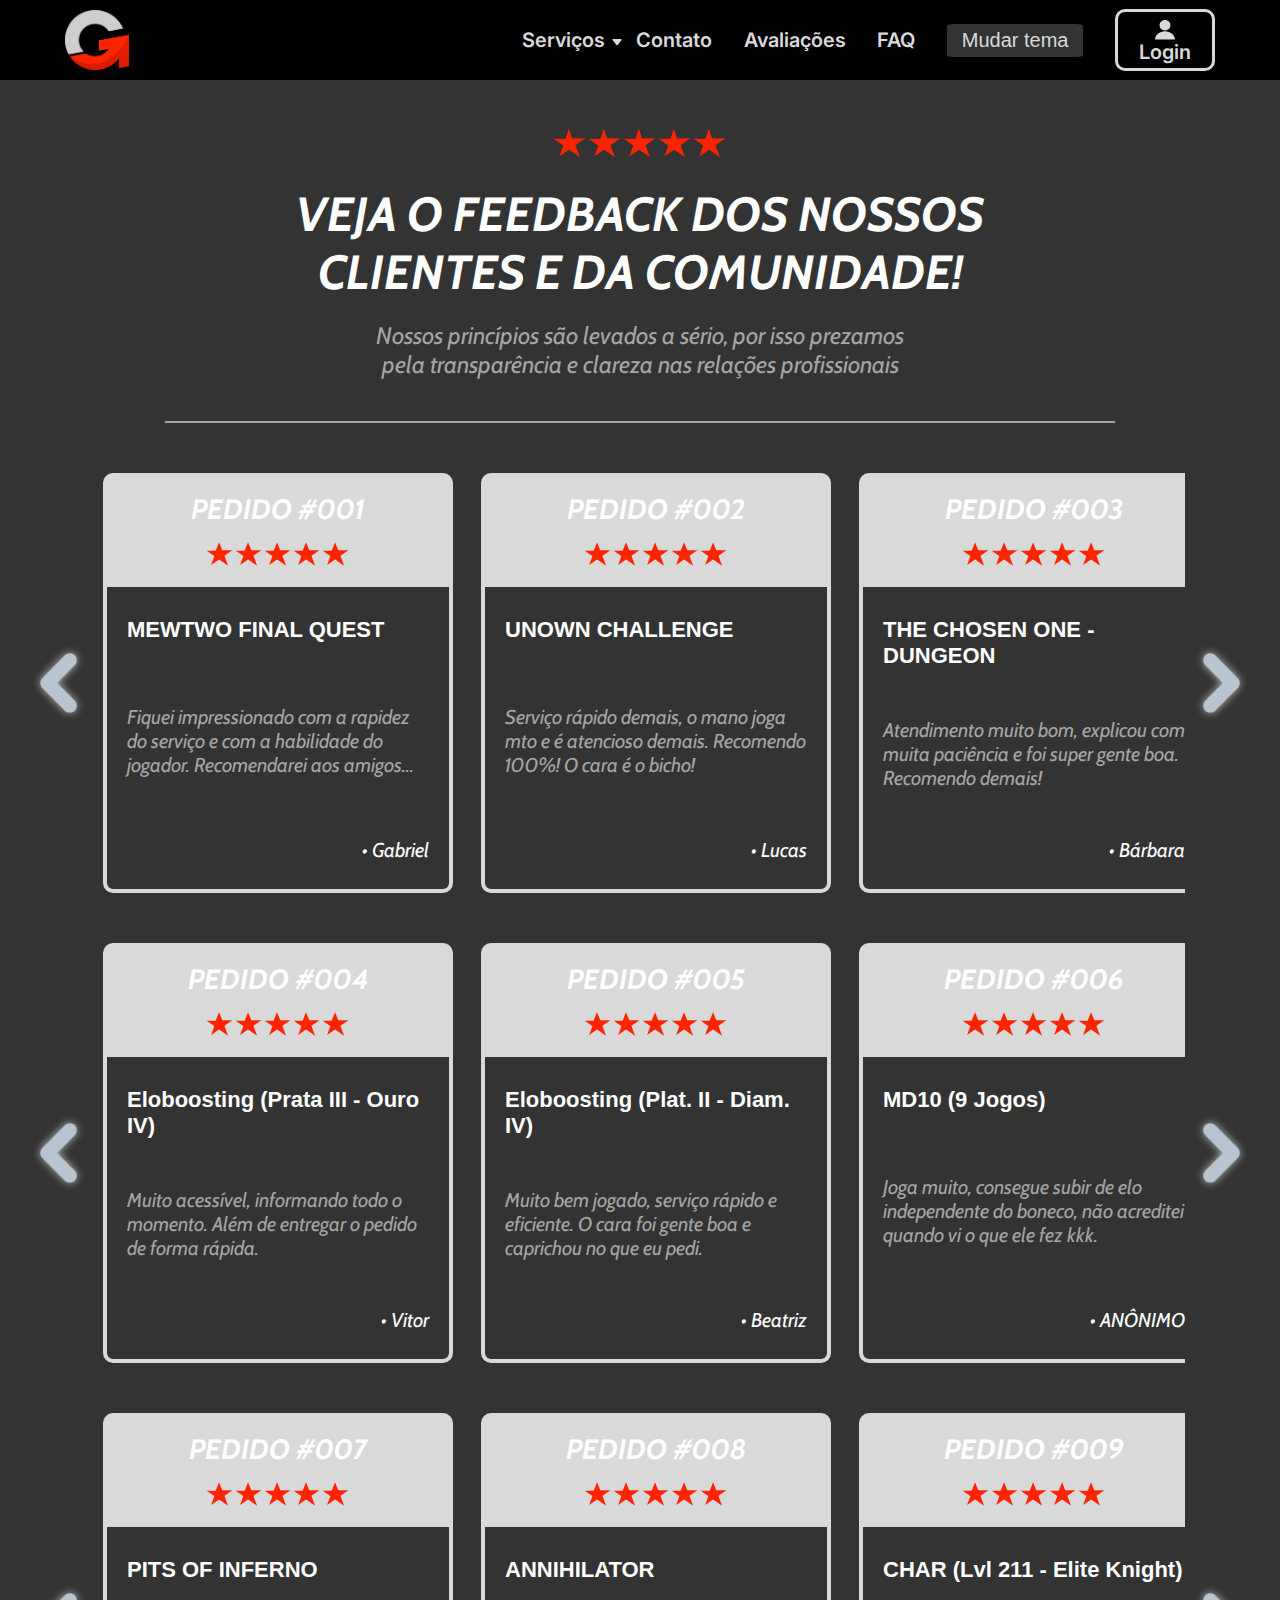
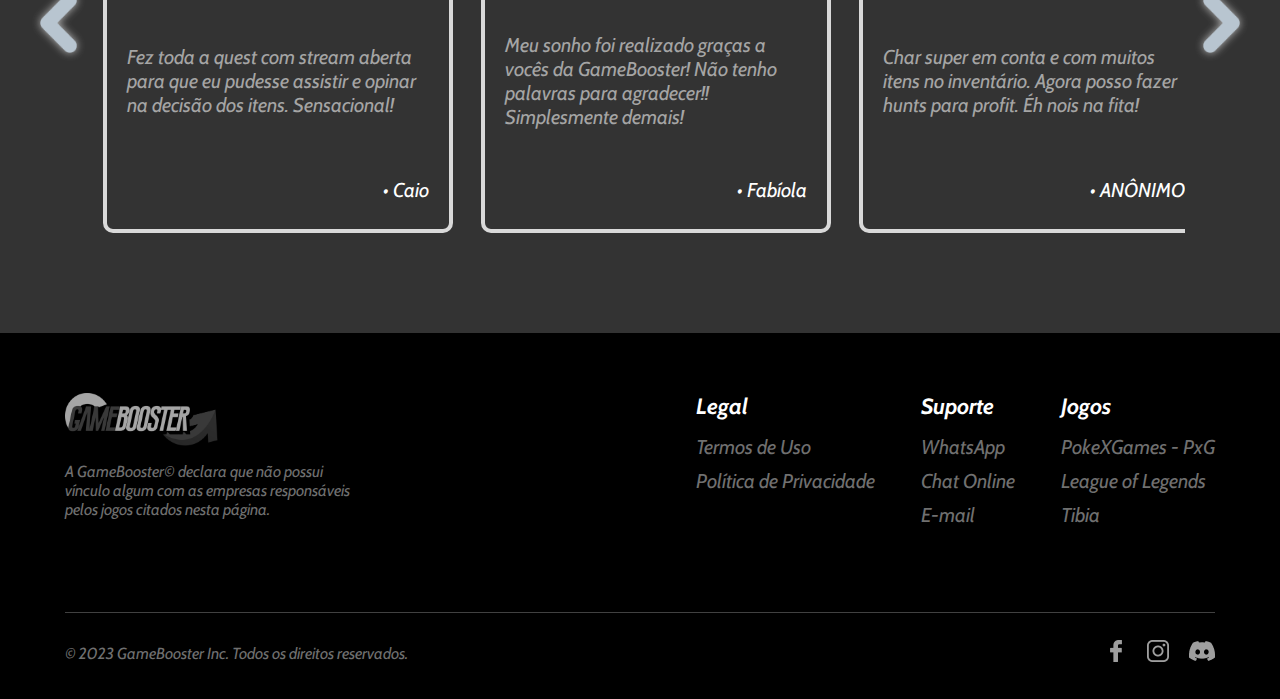
==== commit 5ae9c7be: "Adiciona funcionalidade de troca de tema" ====
--- a/avaliacoes.html
+++ b/avaliacoes.html
@@ -1,21 +1,23 @@
 <!DOCTYPE html>
-<html lang="pt-br">
+<html lang="pt-br" data-theme="dark">
+
 <head>
     <meta charset="UTF-8">
     <meta name="viewport" content="width=device-width, initial-scale=1, shrink-to-fit=no">
     <link rel="stylesheet" href="css/common.css">
     <link rel="stylesheet" href="css/avaliacoes.css">
     <script src="script/avaliacao.js"></script>
-    <script src="script/script.js"></script>
+    <script src="script/script.js" defer></script>
     <title>Avaliações</title>
 </head>
+
 <body>
     <div>
-        <div class="login-caixa">
-            
+        <div class="login-caixa open">
+
             <div class="login">
                 <div class="div-sair">
-                    <div class="sair" onclick="toggleLogin()">X</div>
+                    <div class="sair">X</div>
                 </div>
 
                 <div class="login-texto">
@@ -44,15 +46,15 @@
                 <div class="centraliza-log">
                     <div class="div-ou">
                         <div></div>
-                        
+
                         <p>ou</p>
-    
+
                         <div></div>
                     </div>
                 </div>
-                
+
                 <div class="email-senha">
-                    
+
                     <form action="#" class="form">
                         <input type="email" name="email" id="email" placeholder="Digite seu e-mail ou login">
 
@@ -70,22 +72,22 @@
                 <div class="confirmar">
                     <p class="nao-conta">Não possui uma conta? <a class="cadastre" href="#">Cadastre-se</a></p>
                 </div>
-                
+
             </div>
         </div>
     </div>
 
-    <header>  
+    <header>
         <div class="container-header">
             <div class="logo-header">
                 <a class="logo-cv" href="index.html">
                     <img class="logo-cv" src="imagens/logo-cv.png" alt="Logo da Gamebooster">
                 </a>
             </div>
-    
+
             <!-- ========== MENU DESKTOP (VERSÃO DO PROJETO FINAL) ========== -->
             <nav class="nav-comp">
-                <ul class="itens-nav">    
+                <ul class="itens-nav">
                     <li class="container-servicos">
                         <span class="servicos">Serviços</span>
                         <ul class="caixa-servicos">
@@ -98,8 +100,9 @@
                     <li class="brilinho"><a href="contato.html">Contato</a></li>
                     <li class="brilinho"><a href="avaliacoes.html">Avaliações</a></li>
                     <li class="brilinho"><a href="faq.html">FAQ</a></li>
+                    <button id="theme-button">Mudar tema</button>
                     <li>
-                        <button id="botao-login" onclick="toggleLogin()">
+                        <button id="botao-login">
                             <img class="passar-c" src="imagens/avatar-brilho.svg" alt="Icone de login com brilho.">
                             <img class="mostrada" src="imagens/avatar.svg" alt="Icone de login.">
                             <span>Login</span>
@@ -108,27 +111,28 @@
                 </ul>
             </nav>
             <!-- ============================================================= -->
-    
+
             <!-- ========== MENU RESPONSIVO (VERSÃO DO PROJETO FINAL) ========== -->
-    
+
             <nav class="nav-cel">
                 <div class="menu-ham">
-                
-                    <input id="caixa-invisivel" type="checkbox">       
-    
+
+                    <input id="caixa-invisivel" type="checkbox">
+
                     <div class="fatias">
                         <span></span>
                         <span></span>
                         <span></span>
                     </div>
-                
+
                     <ul class="menu">
                         <li class="menu-ham-tipog">
-                            <a href="index.html"><img src="imagens/tipografia.png" alt="GameBooster escrito de forma estilizada."></a>
-    
+                            <a href="index.html"><img src="imagens/tipografia.png"
+                                    alt="GameBooster escrito de forma estilizada."></a>
+
                             <div class="menu-x">
-                                <input id="caixa-invisivel-2" type="checkbox" >
-    
+                                <input id="caixa-invisivel-2" type="checkbox">
+
                                 <div class="x-ham">
                                     <span class="x1"></span>
                                     <span class="x2"></span>
@@ -152,16 +156,17 @@
                         <li><a href="contato.html">Contato</a></li>
                         <li><a href="avaliacoes.html">Avaliações</a></li>
                         <li><a href="faq.html">FAQ</a></li>
+                        <li><button id="theme-button">Mudar tema</button></li>
                         <li class="menu-ham-log">
-                            <button id="botao-login-ham" onclick="toggleLogin()">LOGIN</button>
+                            <button id="botao-login-ham">LOGIN</button>
                         </li>
                         <li></li> <!-- Não apague isso -->
                     </ul>
                 </div>
             </nav>
-            
+
             <!-- ============================================================= -->
-            
+
         </div>
     </header>
 
@@ -177,11 +182,12 @@
 
             <h1>VEJA O FEEDBACK DOS NOSSOS CLIENTES E DA COMUNIDADE!</h1>
 
-            <p>Nossos princípios são levados a sério, por isso prezamos pela transparência e clareza nas relações profissionais</p>
+            <p>Nossos princípios são levados a sério, por isso prezamos pela transparência e clareza nas relações
+                profissionais</p>
         </div>
 
         <!-- <h2 class="titulo-jogos">POKEXGAMES</h2> -->
-        
+
         <div class="container-av">
 
             <img class="seta-esquerda-av" src="imagens/seta-esquerda.png" alt="Uma seta apontada para a esquerda.">
@@ -202,7 +208,8 @@
                     <div class="caixa-avaliacao-baixo">
                         <h4>MEWTWO FINAL QUEST</h4>
 
-                        <p>Fiquei impressionado com a rapidez do serviço e com a habilidade do jogador. Recomendarei aos amigos...</p>
+                        <p>Fiquei impressionado com a rapidez do serviço e com a habilidade do jogador. Recomendarei aos
+                            amigos...</p>
 
                         <p class="nome">• Gabriel</p>
                     </div>
@@ -222,7 +229,8 @@
                     <div class="caixa-avaliacao-baixo">
                         <h4>UNOWN CHALLENGE</h4>
 
-                        <p>Serviço rápido demais, o mano joga mto e é atencioso demais. Recomendo 100%! O cara é o bicho!</p>
+                        <p>Serviço rápido demais, o mano joga mto e é atencioso demais. Recomendo 100%! O cara é o
+                            bicho!</p>
 
                         <p class="nome">• Lucas</p>
                     </div>
@@ -241,9 +249,10 @@
                     </div>
                     <div class="caixa-avaliacao-baixo">
                         <h4>THE CHOSEN ONE - DUNGEON</h4>
-    
-                        <p>Atendimento muito bom, explicou com muita paciência e foi super gente boa. Recomendo demais!</p>
-    
+
+                        <p>Atendimento muito bom, explicou com muita paciência e foi super gente boa. Recomendo demais!
+                        </p>
+
                         <p class="nome">• Bárbara</p>
                     </div>
                 </div>
@@ -261,9 +270,10 @@
                     </div>
                     <div class="caixa-avaliacao-baixo">
                         <h4>THE CHOSEN ONE - DUNGEON</h4>
-    
-                        <p>Atendimento muito bom, explicou com muita paciência e foi super gente boa. Recomendo demais!</p>
-    
+
+                        <p>Atendimento muito bom, explicou com muita paciência e foi super gente boa. Recomendo demais!
+                        </p>
+
                         <p class="nome">• Bárbara</p>
                     </div>
                 </div>
@@ -281,9 +291,10 @@
                     </div>
                     <div class="caixa-avaliacao-baixo">
                         <h4>THE CHOSEN ONE - DUNGEON</h4>
-    
-                        <p>Atendimento muito bom, explicou com muita paciência e foi super gente boa. Recomendo demais!</p>
-    
+
+                        <p>Atendimento muito bom, explicou com muita paciência e foi super gente boa. Recomendo demais!
+                        </p>
+
                         <p class="nome">• Bárbara</p>
                     </div>
                 </div>
@@ -301,9 +312,10 @@
                     </div>
                     <div class="caixa-avaliacao-baixo">
                         <h4>THE CHOSEN ONE - DUNGEON</h4>
-    
-                        <p>Atendimento muito bom, explicou com muita paciência e foi super gente boa. Recomendo demais!</p>
-    
+
+                        <p>Atendimento muito bom, explicou com muita paciência e foi super gente boa. Recomendo demais!
+                        </p>
+
                         <p class="nome">• Bárbara</p>
                     </div>
                 </div>
@@ -314,7 +326,7 @@
         <!-- <h2 class="titulo-jogos">LEAGUE OF LEGENDS</h2> -->
 
         <div class="container-av">
-            
+
             <img class="seta-esquerda-av" src="imagens/seta-esquerda.png" alt="Uma seta apontada para a esquerda.">
 
             <div class="caixa-comentarios">
@@ -332,7 +344,7 @@
                     </div>
                     <div class="caixa-avaliacao-baixo">
                         <h4>Eloboosting (Prata III - Ouro IV)</h4>
-                        
+
                         <p>Muito acessível, informando todo o momento. Além de entregar o pedido de forma rápida.</p>
 
                         <p class="nome">• Vitor</p>
@@ -353,7 +365,8 @@
                     <div class="caixa-avaliacao-baixo">
                         <h4>Eloboosting (Plat. II - Diam. IV)</h4>
 
-                        <p>Muito bem jogado, serviço rápido e eficiente. O cara foi gente boa e caprichou no que eu pedi.</p>
+                        <p>Muito bem jogado, serviço rápido e eficiente. O cara foi gente boa e caprichou no que eu
+                            pedi.</p>
 
                         <p class="nome">• Beatriz</p>
                     </div>
@@ -372,9 +385,10 @@
                     </div>
                     <div class="caixa-avaliacao-baixo">
                         <h4>MD10 (9 Jogos)</h4>
-    
-                        <p>Joga muito, consegue subir de elo independente do boneco, não acreditei quando vi o que ele fez kkk.</p>
-    
+
+                        <p>Joga muito, consegue subir de elo independente do boneco, não acreditei quando vi o que ele
+                            fez kkk.</p>
+
                         <p class="nome">• ANÔNIMO</p>
                     </div>
                 </div>
@@ -383,9 +397,9 @@
         </div>
 
         <!-- <h2 class="titulo-jogos">TIBIA</h2> -->
-        
+
         <div class="container-av tibia">
-            
+
             <img class="seta-esquerda-av" src="imagens/seta-esquerda.png" alt="Uma seta apontada para a esquerda.">
 
             <div class="caixa-comentarios">
@@ -404,7 +418,8 @@
                     <div class="caixa-avaliacao-baixo">
                         <h4>PITS OF INFERNO</h4>
 
-                        <p>Fez toda a quest com stream aberta para que eu pudesse assistir e opinar na decisão dos itens. Sensacional!</p>
+                        <p>Fez toda a quest com stream aberta para que eu pudesse assistir e opinar na decisão dos
+                            itens. Sensacional!</p>
 
                         <p class="nome">• Caio</p>
                     </div>
@@ -424,7 +439,8 @@
                     <div class="caixa-avaliacao-baixo">
                         <h4>ANNIHILATOR</h4>
 
-                        <p>Meu sonho foi realizado graças a vocês da GameBooster! Não tenho palavras para agradecer!! Simplesmente demais!</p>
+                        <p>Meu sonho foi realizado graças a vocês da GameBooster! Não tenho palavras para agradecer!!
+                            Simplesmente demais!</p>
 
                         <p class="nome">• Fabíola</p>
                     </div>
@@ -443,9 +459,10 @@
                     </div>
                     <div class="caixa-avaliacao-baixo">
                         <h4>CHAR (Lvl 211 - Elite Knight)</h4>
-    
-                        <p>Char super em conta e com muitos itens no inventário. Agora posso fazer hunts para profit. Éh nois na fita!</p>
-    
+
+                        <p>Char super em conta e com muitos itens no inventário. Agora posso fazer hunts para profit. Éh
+                            nois na fita!</p>
+
                         <p class="nome">• ANÔNIMO</p>
                     </div>
                 </div>
@@ -459,8 +476,10 @@
         <div class="footer-area">
             <div class="caixa-footer">
                 <div class="declaracao">
-                    <img class="tipografia-pb" src="imagens/tipografia-PeB.png" alt="GameBooster escrito de forma estilizada.">
-                    <p>A GameBooster© declara que não possui vínculo algum com as empresas responsáveis pelos jogos citados nesta página.</p>
+                    <img class="tipografia-pb" src="imagens/tipografia-PeB.png"
+                        alt="GameBooster escrito de forma estilizada.">
+                    <p>A GameBooster© declara que não possui vínculo algum com as empresas responsáveis pelos jogos
+                        citados nesta página.</p>
                 </div>
 
                 <nav class="opcoes-footer">
@@ -477,7 +496,7 @@
                         <li><a class="brilinho" href="#">Chat Online</a></li>
                         <li><a class="brilinho" href="#">E-mail</a></li>
                     </ul>
-                    
+
                     <ul class="coluna-footer">
                         <li>Jogos</li>
                         <li><a class="brilinho" href="#">PokeXGames - PxG</a></li>
@@ -492,11 +511,13 @@
                 <p>© 2023 GameBooster Inc. Todos os direitos reservados.</p>
                 <div class="flex-logos-footer">
                     <a href="#"><img class="logos-footer" src="imagens/facebook-logo-b.png" alt="Logo do Facebook."></a>
-                    <a href="#"><img class="logos-footer" src="imagens/instagram-logo-b.png" alt="Logo do Instagram."></a>
+                    <a href="#"><img class="logos-footer" src="imagens/instagram-logo-b.png"
+                            alt="Logo do Instagram."></a>
                     <a href="#"><img class="logos-footer" src="imagens/discord-logo-b.png" alt="Logo do Discord."></a>
                 </div>
             </div>
         </div>
     </footer>
 </body>
+
 </html>--- a/css/common.css
+++ b/css/common.css
@@ -1,9 +1,19 @@
 @import url('https://fonts.googleapis.com/css2?family=Inter:wght@700&display=swap');
-@import url('https://fonts.googleapis.com/css2?family=Inter:wght@500;600&display=swap');   
-@import url('https://fonts.googleapis.com/css2?family=Cabin:ital,wght@0,400;0,700;1,400;1,700&family=Inter&display=swap'); 
+@import url('https://fonts.googleapis.com/css2?family=Inter:wght@500;600&display=swap');
+@import url('https://fonts.googleapis.com/css2?family=Cabin:ital,wght@0,400;0,700;1,400;1,700&family=Inter&display=swap');
+
+/* body,
+header,
+footer,
+h1 {
+    transition: background-color 0.5s;
+
+    Bonito...pena que não funcionou como eu queria.
+    Adicionando transição para uma mudança suave de cor 
+}*/
 
 body {
-    background: linear-gradient(180deg, #0c0c0c 1.56%, #2b2b2b 110.39%, rgba(0, 0, 0, 0) 110.4%);
+    /* background: linear-gradient(180deg, #0c0c0c 1.56%, #2b2b2b 110.39%, rgba(0, 0, 0, 0) 110.4%);*/
     font-family: 'Segoe UI', Tahoma, Geneva, Verdana, sans-serif;
     height: max-content;
     margin: 0;
@@ -18,14 +28,26 @@
     color: #D9D9D9;
 }
 
-p, ul, h3, h2, h1, input {
+p,
+ul,
+h3,
+h2,
+h1,
+input {
     margin: 0;
     padding: 0;
 }
 
-p, h1, h2, h3, footer ul { /* ---------- ALTERADO EM 08/09/2023 (Gabriel) ---------- */
-    font-family: Cabin; /* ---------- ALTERADO EM 08/09/2023 (Gabriel) ---------- */
-    font-style: italic; /* ---------- ALTERADO EM 08/09/2023 (Gabriel) ---------- */
+p,
+h1,
+h2,
+h3,
+footer ul {
+    /* ---------- ALTERADO EM 08/09/2023 (Gabriel) ---------- */
+    font-family: Cabin;
+    /* ---------- ALTERADO EM 08/09/2023 (Gabriel) ---------- */
+    font-style: italic;
+    /* ---------- ALTERADO EM 08/09/2023 (Gabriel) ---------- */
 }
 
 h1 {
@@ -34,19 +56,35 @@
     margin: 0;
 }
 
-#botao-login, .servicos, .brilinho, .servico, .menu-ham a, #invisivel-servicos ~ li.container-servicos-2 span {
+#botao-login,
+.servicos,
+.brilinho,
+.servico,
+.menu-ham a,
+#invisivel-servicos~li.container-servicos-2 span {
     transition: text-shadow 0.2s ease;
 }
 
-#botao-login:hover, .servicos:hover, .brilinho:hover, .servico:hover, .menu-ham a:hover, #invisivel-servicos:hover ~ li.container-servicos-2 span {
+#botao-login:hover,
+.servicos:hover,
+.brilinho:hover,
+.servico:hover,
+.menu-ham a:hover,
+#invisivel-servicos:hover~li.container-servicos-2 span {
     text-shadow: #CECECE 1px 0 7px;
 }
 
-.seta, .seta-direita-av-demo, .seta-esquerda-av-demo {         
+.seta,
+.seta-direita-av-demo,
+.seta-esquerda-av-demo {
     transition: 0.2s;
 }
 
-.seta:hover, .seta-direita-av-demo:hover, .seta-esquerda-av-demo:hover, .seta-esquerda-av, .seta-direita-av {
+.seta:hover,
+.seta-direita-av-demo:hover,
+.seta-esquerda-av-demo:hover,
+.seta-esquerda-av,
+.seta-direita-av {
     -webkit-filter: drop-shadow(0px 0px 4px #bbb);
     filter: drop-shadow(0px 0px 4px #bbb);
     cursor: pointer;
@@ -94,7 +132,8 @@
 
 .itens-nav {
     font-size: 1.25rem;
-    font-weight: 600; /* ---------- ALTERADO EM 12/09/2023 (Gabriel) ---------- */
+    font-weight: 600;
+    /* ---------- ALTERADO EM 12/09/2023 (Gabriel) ---------- */
     display: flex;
     align-items: center;
     justify-content: space-between;
@@ -120,7 +159,7 @@
 }
 
 .caixa-servicos {
-    background-color:#2F2F2F;
+    background-color: #2F2F2F;
     border-radius: 10px;
     padding-top: 10px;
     visibility: hidden;
@@ -168,7 +207,7 @@
 }
 
 .caixa-contas {
-    background-color:#2F2F2F;
+    background-color: #2F2F2F;
     border-radius: 10px;
     padding-top: 10px;
     visibility: hidden;
@@ -200,7 +239,8 @@
     width: 100px;
     height: 62px;
     font-size: 1.25rem;
-    font-weight: 600; /* ---------- ALTERADO EM 12/09/2023 (Gabriel) ---------- */
+    font-weight: 600;
+    /* ---------- ALTERADO EM 12/09/2023 (Gabriel) ---------- */
     color: #D9D9D9;
     border: 3px solid #D9D9D9;
     background-color: #000;
@@ -211,6 +251,12 @@
     align-items: center;
     font-family: Inter, sans-serif;
     transition: box-shadow 0.3s ease;
+}
+
+[data-theme="light"] #botao-login {
+    color: #000;
+    border: 3px solid #000;
+    background-color: #8f8f8f;
 }
 
 #botao-login:hover {
@@ -238,7 +284,7 @@
 }
 
 
-/* Menu Celular */
+/* Menu Responsivo */
 
 .nav-cel {
     display: none;
@@ -261,7 +307,7 @@
     z-index: 2;
 }
 
-.menu-ham > div > span {
+.menu-ham>div>span {
     display: block;
     width: 30px;
     height: 3px;
@@ -271,9 +317,9 @@
     border-radius: 3px;
     z-index: 1;
     transform-origin: 4px 0px;
-    transition: transform 0.5s cubic-bezier(0.77,0.2,0.05,1.0),
-                background 0.5s cubic-bezier(0.77,0.2,0.05,1.0),
-                opacity 0.55s ease;
+    transition: transform 0.5s cubic-bezier(0.77, 0.2, 0.05, 1.0),
+        background 0.5s cubic-bezier(0.77, 0.2, 0.05, 1.0),
+        opacity 0.55s ease;
 }
 
 .menu-ham div.fatias span:first-child {
@@ -284,15 +330,15 @@
     transform-origin: 0% 100%;
 }
 
-.menu-ham input:checked ~ div.fatias span:nth-child(1) {
+.menu-ham input:checked~div.fatias span:nth-child(1) {
     transform: rotate(45deg) translateY(-1px) scaleX(1.3);
 }
-  
-.menu-ham input:checked ~ div.fatias span:nth-child(2) {
+
+.menu-ham input:checked~div.fatias span:nth-child(2) {
     transform: rotate(0deg) scale(0);
 }
 
-.menu-ham input:checked ~ div.fatias span:nth-child(3) {
+.menu-ham input:checked~div.fatias span:nth-child(3) {
     transform: rotate(-45deg) translate(-2px, -2px) scaleX(1.3);
 }
 
@@ -309,10 +355,10 @@
     -webkit-font-smoothing: antialiased;
     transform-origin: 0% 0%;
     transform: translate(-100%, 0);
-    transition: transform 0.5s cubic-bezier(0.77,0.2,0.05,1.0);
-}
-
-.menu > li {
+    transition: transform 0.5s cubic-bezier(0.77, 0.2, 0.05, 1.0);
+}
+
+.menu>li {
     font-size: 1.5rem;
     text-align: start;
     color: #D9D9D9;
@@ -327,7 +373,7 @@
     padding-bottom: 0px;
 }
 
-.menu-ham input:checked ~ ul {
+.menu-ham input:checked~ul {
     transform: none;
 }
 
@@ -395,7 +441,7 @@
     z-index: 3;
 }
 
-.menu .caixa-servicos-2 > li.servicosabcd {
+.menu .caixa-servicos-2>li.servicosabcd {
     font-size: 1.375rem;
     position: absolute;
     left: 60px;
@@ -426,27 +472,27 @@
     transition: transform cubic-bezier(0, 0.09, 1, -0.6) 0.2s;
 }
 
-#invisivel-servicos:checked ~ .container-servicos-2 > ul > li {
+#invisivel-servicos:checked~.container-servicos-2>ul>li {
     transform: translate(0%, 0);
 }
 
-#invisivel-servicos:checked ~ .container-servicos-2 > .caixa-servicos-2 > #servico-a {
+#invisivel-servicos:checked~.container-servicos-2>.caixa-servicos-2>#servico-a {
     transition: transform 0.2s;
 }
 
-#invisivel-servicos:checked ~ .container-servicos-2 > .caixa-servicos-2 > #servico-b {
+#invisivel-servicos:checked~.container-servicos-2>.caixa-servicos-2>#servico-b {
     transition: transform 0.4s;
 }
 
-#invisivel-servicos:checked ~ .container-servicos-2 > .caixa-servicos-2 > #servico-c {
+#invisivel-servicos:checked~.container-servicos-2>.caixa-servicos-2>#servico-c {
     transition: transform 0.5s;
 }
 
-#invisivel-servicos:checked ~ .container-servicos-2 > .caixa-servicos-2 > #servico-d {
+#invisivel-servicos:checked~.container-servicos-2>.caixa-servicos-2>#servico-d {
     transition: transform 0.7s;
 }
 
-#invisivel-servicos:checked ~ .margem {
+#invisivel-servicos:checked~.margem {
     animation-duration: 0.6s;
     animation-name: margem-maior;
     animation-fill-mode: forwards;
@@ -463,12 +509,12 @@
     }
 
     to {
-        margin-top: 155px;
+        margin-top: 115px;
         animation-play-state: paused;
     }
 }
 
-#invisivel-servicos ~ .margem {
+#invisivel-servicos~.margem {
     animation-duration: 1.8s;
     animation-name: margem-menor;
     animation-fill-mode: forwards;
@@ -476,8 +522,9 @@
 
 @keyframes margem-menor {
     from {
-        margin: 155px;
-    }
+        margin: 115px;
+    }
+
     to {
         margin: 0;
     }
@@ -536,16 +583,16 @@
 }
 
 
-#servico-d #invisivel-contas:checked ~ .container-contas-2 ul li {
+#servico-d #invisivel-contas:checked~.container-contas-2 ul li {
     transform: translate(0%, 0);
     transition: cubic-bezier(0.46, 0, 0.83, 0);
 }
 
-#servico-d #invisivel-contas:checked ~ .container-contas-2 #conta-a {
+#servico-d #invisivel-contas:checked~.container-contas-2 #conta-a {
     transition: transform 0.3s;
 }
 
-#servico-d #invisivel-contas:checked ~ .container-contas-2 #conta-b {
+#servico-d #invisivel-contas:checked~.container-contas-2 #conta-b {
     transition: transform 0.6s;
 }
 
@@ -586,6 +633,7 @@
     from {
         margin: 50px;
     }
+
     to {
         margin: 0;
     }
@@ -609,59 +657,63 @@
     height: 50px;
     color: #D9D9D9;
     background: #FF2400;
-    font-family: Inter; /* ---------- ALTERADO EM 08/09/2023 (Gabriel) ---------- */
-    font-size: 1.15rem; /* ---------- ALTERADO EM 08/09/2023 (Gabriel) ---------- */
+    font-family: Inter;
+    /* ---------- ALTERADO EM 08/09/2023 (Gabriel) ---------- */
+    font-size: 1.15rem;
+    /* ---------- ALTERADO EM 08/09/2023 (Gabriel) ---------- */
     font-weight: bold;
     border-radius: 10px;
-    transition: 150ms; /* ---------- ALTERADO EM 08/09/2023 (Gabriel) ---------- */
-}
-
-#botao-login-ham:hover { /* ---------- ALTERADO EM 08/09/2023 (Gabriel) ---------- */
+    transition: 150ms;
+    /* ---------- ALTERADO EM 08/09/2023 (Gabriel) ---------- */
+}
+
+#botao-login-ham:hover {
+    /* ---------- ALTERADO EM 08/09/2023 (Gabriel) ---------- */
     background-color: #B81A00;
     cursor: pointer;
 }
 
 /* Ínicio login */
 
-
 .login-caixa {
     position: fixed;
-    display: none;
     align-items: center;
     justify-content: center;
     height: 100vh;
     width: 100%;
     background: rgba(0, 0, 0, 0.2);
     z-index: 100;
-}
-  
-.login-caixa.open {
-    display: flex;
     animation: mostrar-login-caixa 1s;
 }
-  
+
+.open {
+    display: none;
+}
+
 @keyframes mostrar-login-caixa {
     0% {
-      opacity: 0;
-    }
+        opacity: 0;
+    }
+
     100% {
-      opacity: 1;
-    }
-}
-  
+        opacity: 1;
+    }
+}
+
 .login {
-    height: 600px;
+
     width: 390px;
     margin: 0 auto;
     background: #D7C8C8F2;
     border-radius: 10px;
-}
-  
+    padding-bottom: 20px;
+}
+
 .div-sair {
     display: flex;
     justify-content: flex-end
 }
-  
+
 .sair {
     font-family: sans-serif;
     color: #9B9B9B;
@@ -670,32 +722,32 @@
     padding: 5px 5px 0px 0px;
     cursor: pointer;
 }
-  
+
 .login-texto {
     margin-bottom: 25px;
 }
-  
+
 .login-texto h1 {
     color: #222222;
     font-size: 2rem;
     text-align: center;
     margin: 0px 0px 7px 0px;
 }
-  
+
 .login-texto p {
     color: #606060;
     font-size: 1.125rem;
     text-align: center;
     margin: 0px;
 }
-  
+
 .continuar-ops {
     display: flex;
     row-gap: 15px;
     align-items: center;
     flex-direction: column;
 }
-  
+
 .continuar {
     height: 40px;
     width: 324px;
@@ -707,49 +759,52 @@
     border-radius: 5px;
     cursor: pointer;
 }
-  
+
 .continuar img {
     max-width: 100%;
     height: 22px;
     padding-left: 10px;
 }
-  
-.continuar p, .div-ou p {
+
+.continuar p,
+.div-ou p {
     margin: 0px;
 }
-  
+
 .centraliza-log {
     max-width: 324px;
     margin: 30px auto;
 }
-  
-.email-senha, .confirmar {
+
+.email-senha,
+.confirmar {
     max-width: 324px;
     margin: 0 auto;
 }
-  
+
 .div-ou {
     display: flex;
     align-items: center;
     justify-content: space-between;
 }
-  
+
 .div-ou div {
     width: 140px;
     border: 1px solid #A5A5A5;
 }
-  
+
 .div-ou p {
     font-size: 0.875rem;
 }
-  
+
 .email-senha form {
     display: flex;
     flex-direction: column;
     justify-content: center;
     row-gap: 15px;
-}
-  
+    margin-top: 20px;
+}
+
 .email-senha form input {
     padding: 0 10px;
     margin: 0;
@@ -760,7 +815,14 @@
     border: 1px solid #999999;
     border-radius: 5px;
 }
-  
+
+.loading-gif {
+    height: 60px;
+    margin-left: auto;
+    margin-right: auto;
+    display: none;
+}
+
 .esq-sen {
     color: #4F4F4F;
     margin: 7px 0;
@@ -769,7 +831,7 @@
     text-align: right;
     cursor: pointer;
 }
-  
+
 .confirmar button {
     margin: 14px 0px 10px 0px;
     background-color: #FF2400;
@@ -783,14 +845,15 @@
     width: 324px;
     cursor: pointer;
 }
-  
+
 .nao-conta {
     margin: 0;
     font-size: 1.125rem;
     color: #545454;
     font-weight: 500;
-}
-  
+    text-align: center;
+}
+
 .nao-conta a {
     color: #FF2400;
 }
@@ -816,7 +879,8 @@
     justify-content: space-evenly;
 }
 
-.seta-esquerda-av-demo, .seta-direita-av-demo {
+.seta-esquerda-av-demo,
+.seta-direita-av-demo {
     max-width: 100%;
     height: 60px;
     cursor: pointer;
@@ -858,7 +922,12 @@
     margin: 0 20px 0 8px;
 }
 
-.caixa-avaliacao:hover { /* ---------- ALTERADO EM 08/09/2023 (Gabriel) ---------- */
+[data-theme="light"] .caixa-avaliacao {
+    border: 4px solid #333;
+}
+
+.caixa-avaliacao:hover {
+    /* ---------- ALTERADO EM 08/09/2023 (Gabriel) ---------- */
     box-shadow: 0px 0px 9px 0px #bbbbbb;
 }
 
@@ -871,11 +940,20 @@
     flex-direction: column;
     align-items: center;
     background-color: #D9D9D9;
+}
+
+[data-theme="light"] .caixa-avaliacao-cima {
+    background-color: #333;
+    color: #000;
 }
 
 .caixa-avaliacao-cima h3 {
     font-size: 1.75rem;
     margin: 15px 0 10px 0;
+}
+
+[data-theme="light"] .caixa-avaliacao-cima h3 {
+    color: #ffffff;
 }
 
 .caixa-avaliacao-cima .caixa-estrelas {
@@ -897,12 +975,20 @@
     margin: 30px 20px 0 20px;
 }
 
+[data-theme="light"] .caixa-avaliacao-baixo h4 {
+    color: #000;
+}
+
 .caixa-avaliacao-baixo p {
     font-size: 1.25rem;
     color: #A5A5A5;
     margin: 0 20px;
 }
 
+[data-theme="light"] .caixa-avaliacao-baixo p {
+    color: #333;
+}
+
 .aparece {
     display: none;
 }
@@ -923,10 +1009,23 @@
     margin-bottom: 20px;
 }
 
+[data-theme="light"] .caixa-opiniao h2 {
+    color: #333;
+}
+
+[data-theme="light"] .caixa-jogos {
+    background-color: #000;
+    color: #D9D9D9;
+}
+
 .caixa-opiniao p {
     font-size: 1.5rem;
     color: #A5A5A5;
     margin-bottom: 40px;
+}
+
+[data-theme="light"] .caixa-opiniao p {
+    color: #333;
 }
 
 .caixa-bolinhas {
@@ -970,7 +1069,7 @@
     top: -0.45em;
     left: -0.65em;
     display: block;
-    content:"";
+    content: "";
     transform: rotate(-35deg);
 }
 
@@ -985,7 +1084,7 @@
     border-bottom: 0.7em solid var(--star-color);
     border-left: 1em solid transparent;
     transform: rotate(-70deg);
-    content:"";
+    content: "";
 }
 
 /* Footer */
@@ -997,7 +1096,8 @@
 
 .footer-area {
     height: auto;
-    max-width: 1260px; /* ---------- ALTERADO EM 12/09/2023 (Gabriel) ---------- */
+    max-width: 1260px;
+    /* ---------- ALTERADO EM 12/09/2023 (Gabriel) ---------- */
     margin: 0 auto;
     padding-top: 60px;
 }
@@ -1033,6 +1133,10 @@
     color: #707070;
 }
 
+[data-theme="light"] .caixa-footer p {
+    color: #ffffff;
+}
+
 p {
     color: #A5A5A5;
 }
@@ -1041,33 +1145,46 @@
     color: #FFF;
     font-size: 1.375rem;
     padding-bottom: 15px;
-    font-weight: bold; /* ---------- ALTERADO EM 08/09/2023 (Gabriel) ---------- */
+    font-weight: bold;
+    /* ---------- ALTERADO EM 08/09/2023 (Gabriel) ---------- */
 }
 
 .coluna-footer li {
     padding-bottom: 10px;
-} 
-
-.coluna-footer li .brilinho:hover {  /* ---------- ALTERADO EM 08/09/2023 (Gabriel) ---------- */
-    text-shadow: #7c7c7c 0 0 7px; 
-}
-
-footer a{
-    color: #707070; /* ---------- ALTERADO EM 08/09/2023 (Gabriel) ---------- */
+}
+
+.coluna-footer li .brilinho:hover {
+    /* ---------- ALTERADO EM 08/09/2023 (Gabriel) ---------- */
+    text-shadow: #7c7c7c 0 0 7px;
+}
+
+footer a {
+    color: #707070;
+    /* ---------- ALTERADO EM 08/09/2023 (Gabriel) ---------- */
     font-size: 1.25rem;
 }
 
+[data-theme="light"] footer a {
+    color: #ffffff;
+}
+
 .footer-final {
     display: flex;
     flex-wrap: wrap;
     align-items: center;
-    justify-content: space-between; /* ---------- ALTERADO EM 08/09/2023 (Gabriel) ---------- */
+    justify-content: space-between;
+    /* ---------- ALTERADO EM 08/09/2023 (Gabriel) ---------- */
     padding: 25px 0 30px 0;
 }
 
 .footer-final p {
     margin: 0;
-    color: #707070; /* ---------- ALTERADO EM 08/09/2023 (Gabriel) ---------- */
+    color: #707070;
+    /* ---------- ALTERADO EM 08/09/2023 (Gabriel) ---------- */
+}
+
+[data-theme="light"] .footer-final p  {
+    color: #fff;
 }
 
 .flex-logos-footer {
@@ -1079,11 +1196,14 @@
 
 .logos-footer {
     flex-shrink: 0;
-    transition: 150ms; /* ---------- ALTERADO EM 08/09/2023 (Gabriel) ---------- */
-}
+    transition: 150ms;
+    /* ---------- ALTERADO EM 08/09/2023 (Gabriel) ---------- */
+}
+
+
 
 .logos-footer:hover {
-    filter: opacity(0.4) drop-shadow(0 0 #FF2400);     
+    filter: opacity(0.4) drop-shadow(0 0 #FF2400);
 }
 
 /* Responsivo */
@@ -1110,7 +1230,7 @@
 
     /* Footer */
 
-    .caixa-footer{
+    .caixa-footer {
         /* flex-direction: column; */
         padding-bottom: 30px;
         max-width: 900px;
@@ -1139,7 +1259,8 @@
         margin: 0 auto;
     }
 
-    .opcoes-footer, .declaracao {
+    .opcoes-footer,
+    .declaracao {
         margin: 0 15px;
     }
 
@@ -1248,7 +1369,8 @@
         height: 450px;
     }
 
-    .seta-esquerda-av-demo, .seta-direita-av-demo {
+    .seta-esquerda-av-demo,
+    .seta-direita-av-demo {
         display: none;
     }
 
@@ -1271,6 +1393,7 @@
     .container-header {
         max-width: 300px;
     }
+
     .logo-header {
         margin-left: 9px;
     }
@@ -1304,15 +1427,15 @@
     #servico-a {
         top: 165px;
     }
-    
+
     #servico-b {
         top: 205px;
     }
-    
+
     #servico-c {
         top: 245px;
     }
-    
+
     #servico-d {
         top: 285px;
     }
@@ -1356,4 +1479,67 @@
     .footer-final {
         max-width: 260px;
     }
+}
+
+
+/* ATRIBUTOS PARA A MUDANÇA DE ESTILO NO SITE*/
+
+/* Estilos para o tema light */
+[data-theme="light"] {
+    background-color: #fff;
+    color: #000;
+}
+
+/* Estilos para o tema dark */
+[data-theme="dark"] {
+    background-color: #333;
+    color: #fff;
+}
+
+
+
+[data-theme="light"] header {
+    background-color: #8f8f8f;
+    color: #fff;
+}
+
+[data-theme="light"] header a{
+    color: #fff;
+}
+
+[data-theme="dark"] header {
+    background-color: #000;
+}
+
+[data-theme="light"] footer {
+    background-color: #8f8f8f;
+}
+
+[data-theme="dark"] footer {
+    background-color: #000;
+    color: #fff;
+}
+
+[data-theme="light"] body {
+    background-color: #f0f0f0;
+    color: #000;
+}
+
+[data-theme="dark"] body {
+    background-color: #333;
+    color: #fff;
+}
+
+[data-theme="light"] h1 {
+    color: #000;
+}
+
+#theme-button{
+    background-color: #333;
+    border-radius: 5%;
+    border: none;
+    color: #D9D9D9;
+    cursor: pointer;
+    font-size: 20px;
+    padding: 5px 15px;
 }--- a/css/avaliacoes.css
+++ b/css/avaliacoes.css
@@ -20,6 +20,10 @@
     font-size: 3rem;
     color: #ffffff;
     margin: 0 100px;
+}
+
+[data-theme="light"] .caixa-titulo-av h1 {
+    color: #000;
 }
 
 .caixa-titulo-av p {
